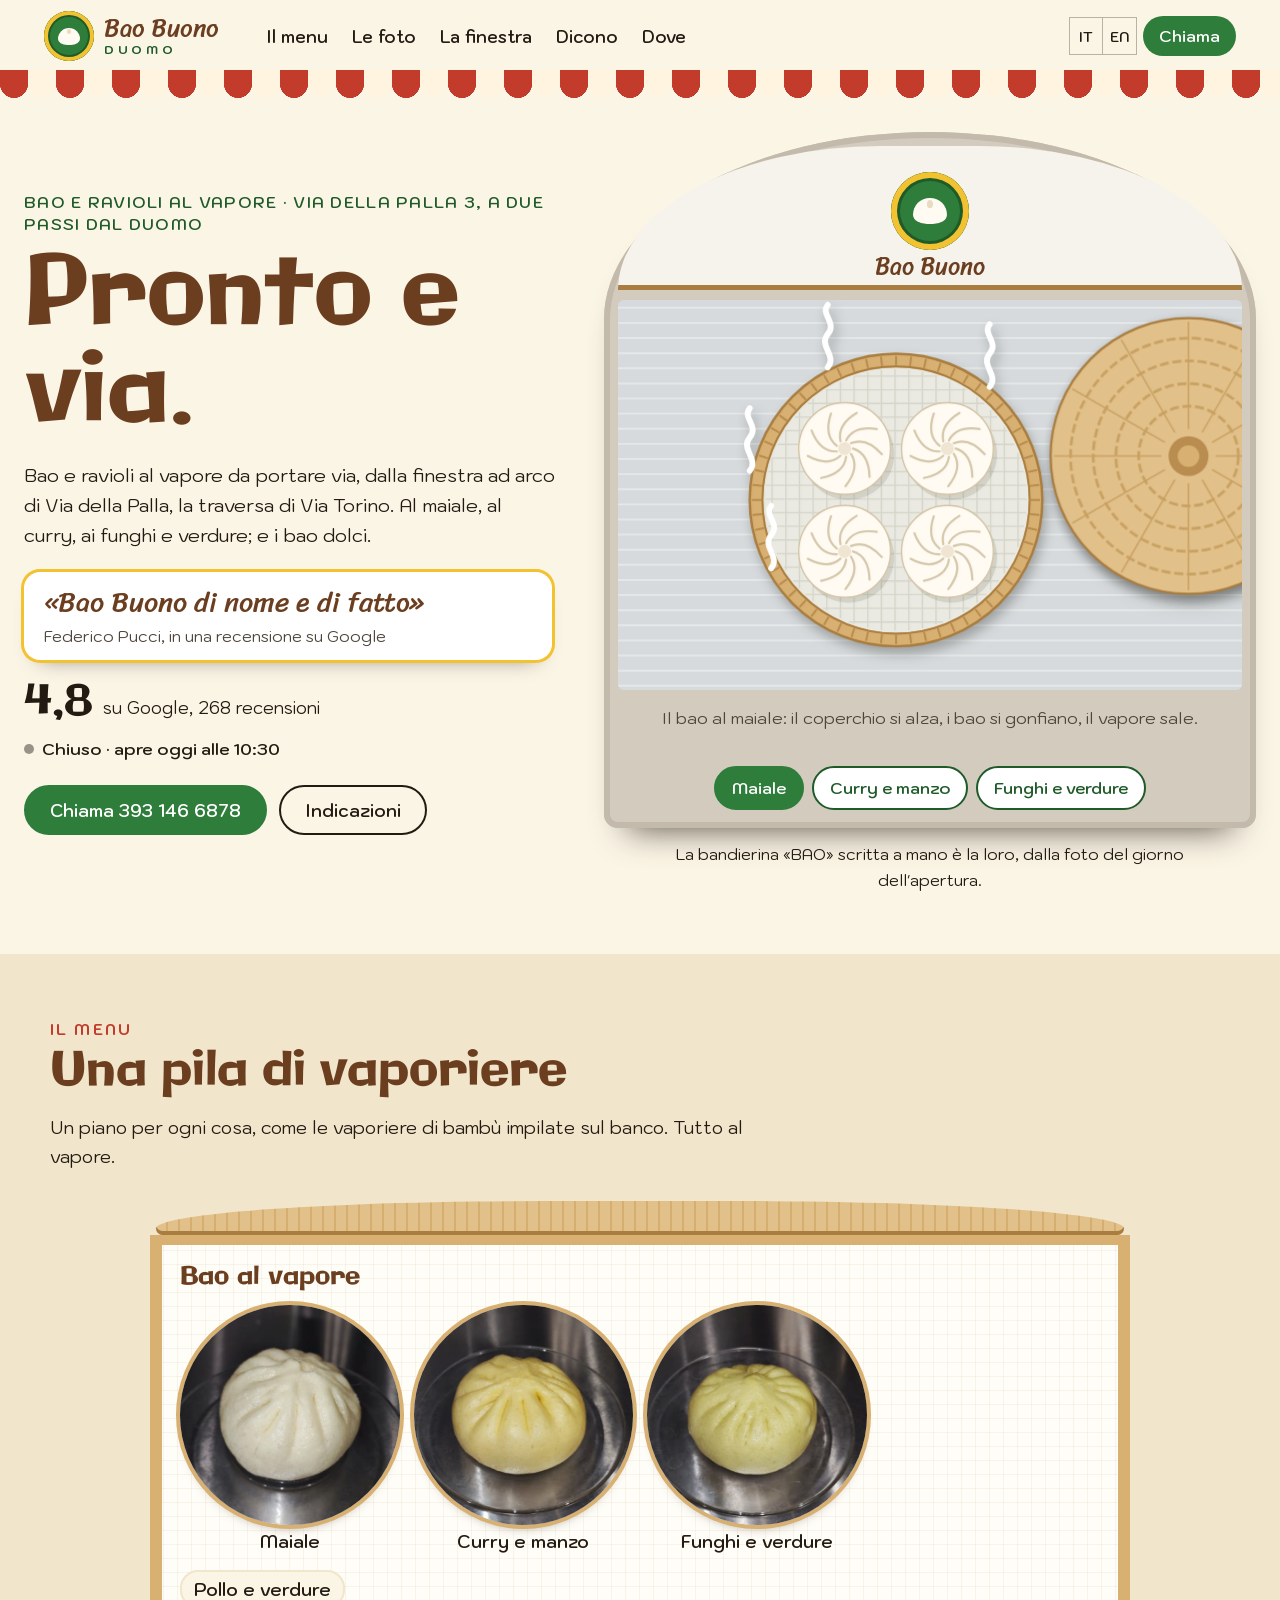
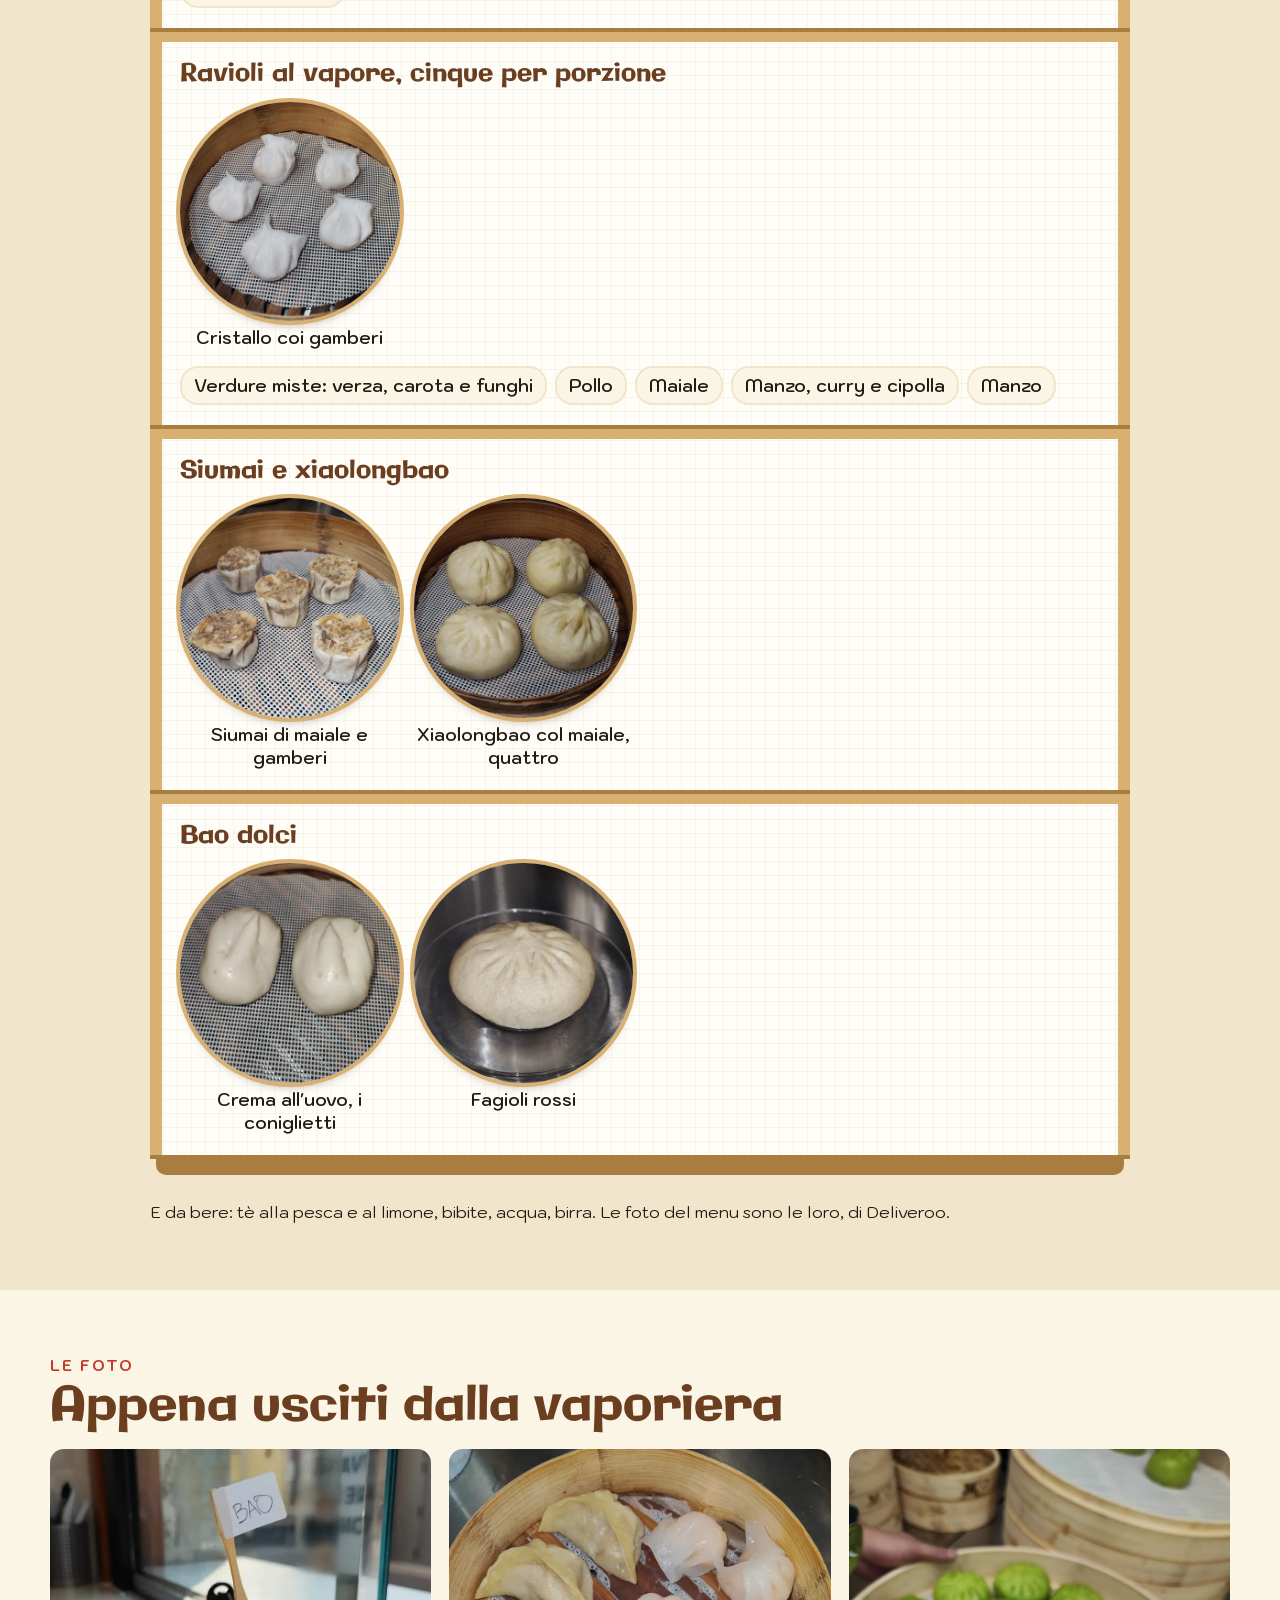
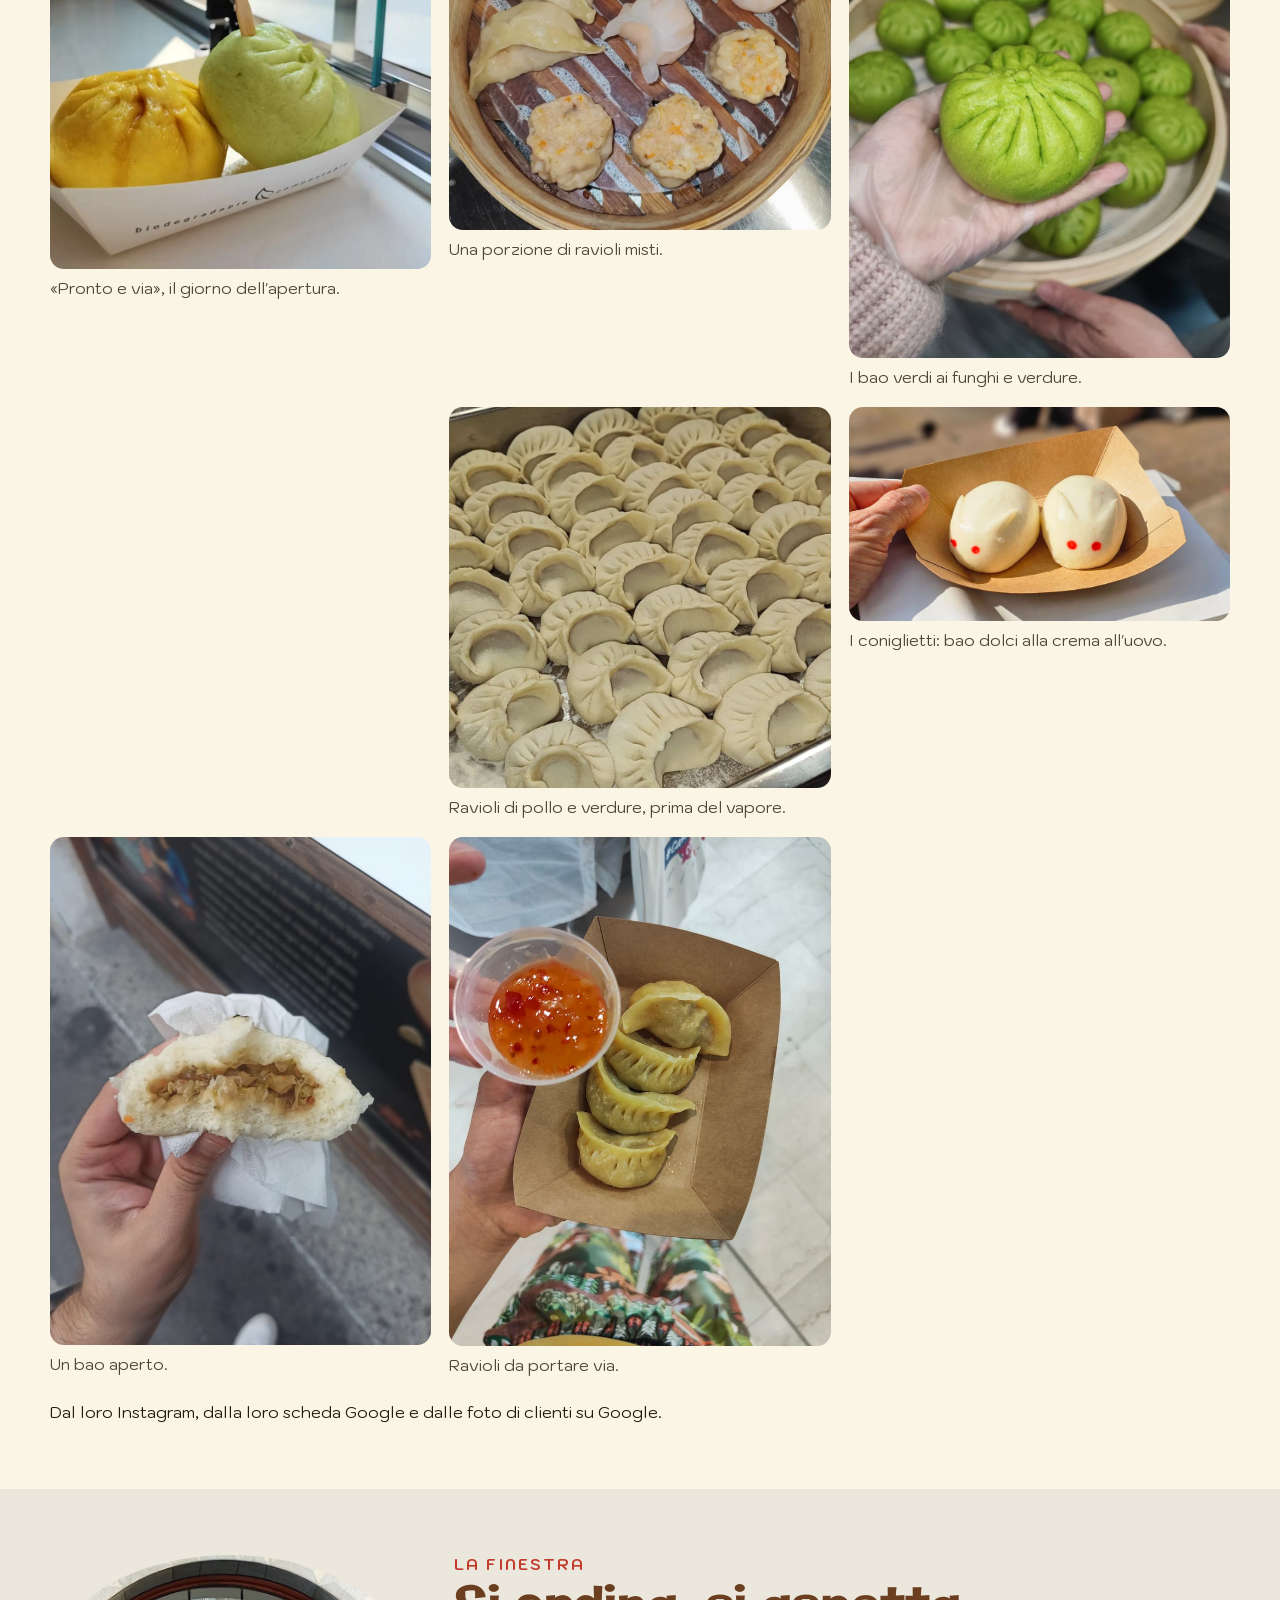
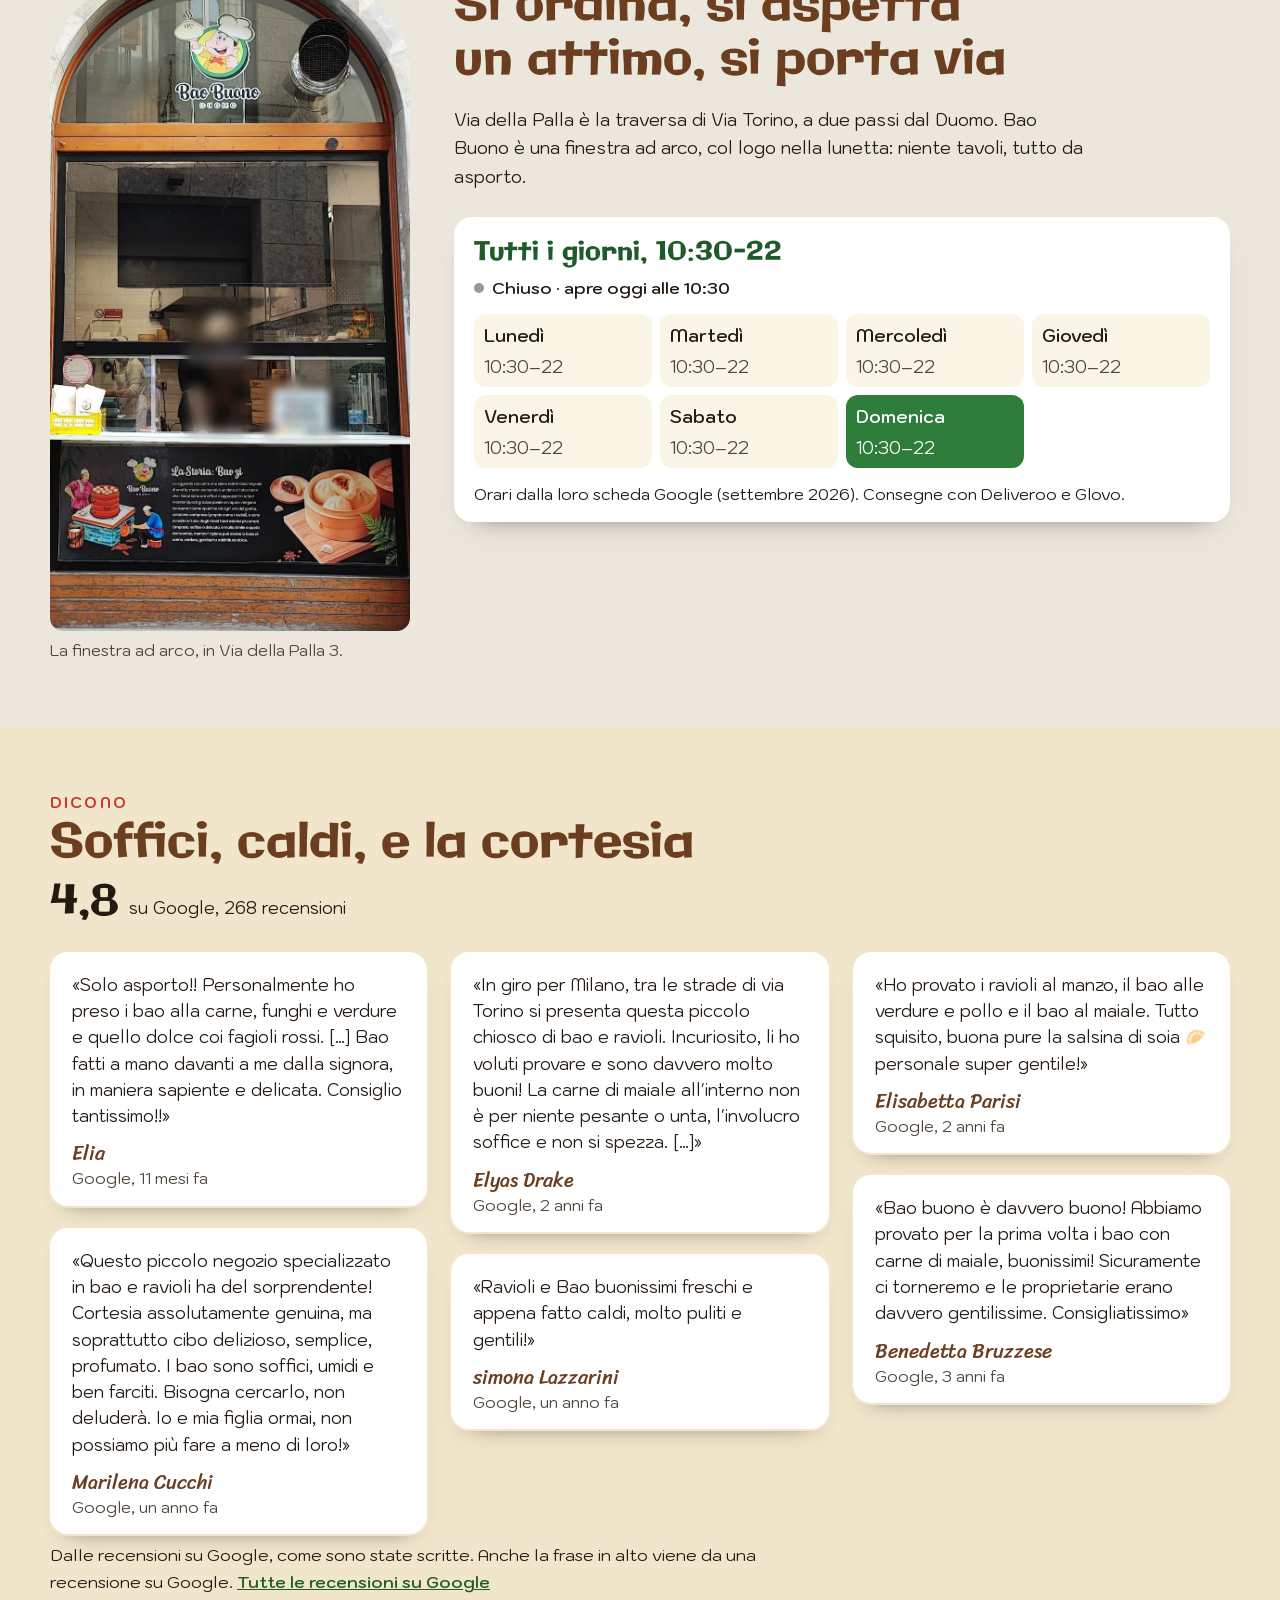
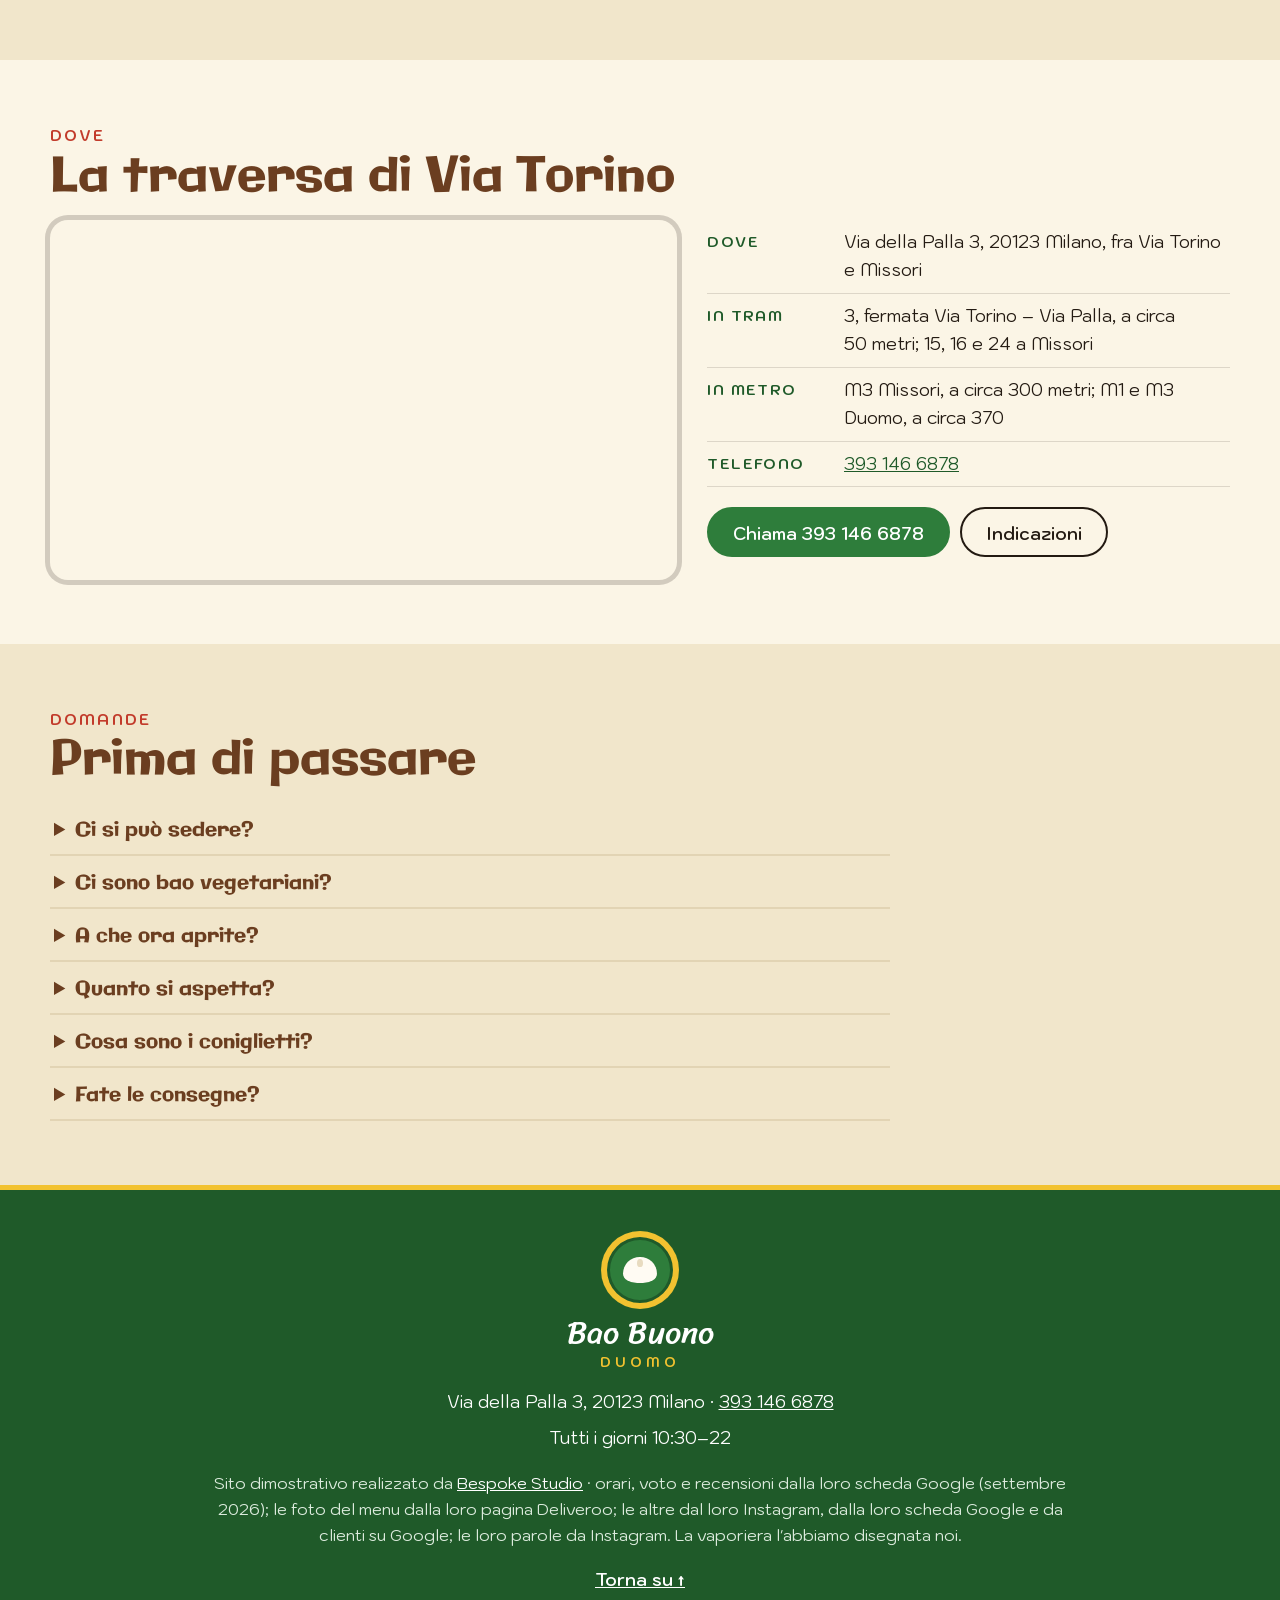
==== index.html @ c6c4ab0a "Bao Buono, Via della Palla 3 — la vaporiera Bao e ravioli al vapore da asporto, dalla finestra ad ar" ====
<!DOCTYPE html>
<html lang="it" class="no-js">
<head>
<meta charset="utf-8">
<meta name="viewport" content="width=device-width, initial-scale=1">
<script>(function(){var r=document.documentElement;r.classList.remove('no-js');
/* la firma: finché main.js non parte c'è la vaporiera chiusa; se il codice non arriva, dopo 2,5 s c'è quella aperta coi bao */
try{if(!matchMedia('(prefers-reduced-motion: reduce)').matches){r.classList.add('firma-attesa');window.__attesaVapore=setTimeout(function(){r.classList.remove('firma-attesa')},2500)}}catch(e){}})()</script>
<title>Bao Buono — Bao e ravioli al vapore in Via della Palla 3, Milano (Duomo)</title>
<meta name="description" content="Bao Buono, Via della Palla 3, Milano, la traversa di Via Torino a due passi dal Duomo: bao e ravioli al vapore da portare via, siumai, xiaolongbao, bao dolci. Tutti i giorni 10:30–22. Google 4,8 su 268. Tel. 393 146 6878.">
<link rel="canonical" href="https://rotenzark.github.io/bao-buono/">
<meta property="og:type" content="website">
<meta property="og:title" content="Bao Buono — Pronto e via.">
<meta property="og:description" content="Bao e ravioli al vapore dalla finestra ad arco di Via della Palla 3, a due passi dal Duomo.">
<meta property="og:image" content="https://rotenzark.github.io/bao-buono/img/og.jpg">
<meta property="og:url" content="https://rotenzark.github.io/bao-buono/">
<meta property="og:locale" content="it_IT">
<meta name="twitter:card" content="summary_large_image">
<meta name="theme-color" content="#2E7D3B">
<link rel="icon" href="img/favicon.svg" type="image/svg+xml">
<link rel="icon" href="img/favicon-32.png" sizes="32x32" type="image/png">
<link rel="apple-touch-icon" href="img/apple-touch-icon.png">
<link rel="preconnect" href="https://fonts.googleapis.com">
<link rel="preconnect" href="https://fonts.gstatic.com" crossorigin>
<link href="https://fonts.googleapis.com/css2?family=Galindo&amp;family=Sriracha&amp;family=Kodchasan:wght@400;500;600;700&amp;display=swap" rel="stylesheet">
<link rel="stylesheet" href="css/styles.css?v=1">
<script src="https://cdn.jsdelivr.net/npm/gsap@3.12.5/dist/gsap.min.js" defer></script>
<script src="https://cdn.jsdelivr.net/npm/gsap@3.12.5/dist/ScrollTrigger.min.js" defer></script>
<script src="js/main.js?v=1" defer></script>
<script type="application/ld+json">
{"@context":"https://schema.org","@type":"Restaurant","name":"Bao Buono","description":"Bao e ravioli al vapore da portare via in Via della Palla 3 a Milano, la traversa di Via Torino a due passi dal Duomo: siumai, xiaolongbao, bao dolci.","url":"https://rotenzark.github.io/bao-buono/","image":"https://rotenzark.github.io/bao-buono/img/og.jpg","telephone":"+39 393 146 6878","servesCuisine":["Cinese","Street food"],"address":{"@type":"PostalAddress","streetAddress":"Via della Palla 3","postalCode":"20123","addressLocality":"Milano","addressRegion":"MI","addressCountry":"IT"},"geo":{"@type":"GeoCoordinates","latitude":45.4613807,"longitude":9.1861068},"openingHoursSpecification":[{"@type":"OpeningHoursSpecification","dayOfWeek":["Monday","Tuesday","Wednesday","Thursday","Friday","Saturday","Sunday"],"opens":"10:30","closes":"22:00"}],"aggregateRating":{"@type":"AggregateRating","ratingValue":"4.8","reviewCount":"268","bestRating":"5"}}
</script>
<script type="application/ld+json">
{"@context":"https://schema.org","@type":"FAQPage","mainEntity":[
{"@type":"Question","name":"Ci si può sedere?","acceptedAnswer":{"@type":"Answer","text":"No: è solo asporto, si ordina e si ritira alla finestra."}},
{"@type":"Question","name":"Ci sono bao vegetariani?","acceptedAnswer":{"@type":"Answer","text":"Sì: il bao ai funghi e verdure, i ravioli di verdure miste e i due bao dolci."}},
{"@type":"Question","name":"A che ora aprite?","acceptedAnswer":{"@type":"Answer","text":"Tutti i giorni dalle 10:30 alle 22."}},
{"@type":"Question","name":"Quanto si aspetta?","acceptedAnswer":{"@type":"Answer","text":"Di solito pochi minuti; nelle ore di punta c'è un po' di fila."}},
{"@type":"Question","name":"Cosa sono i coniglietti?","acceptedAnswer":{"@type":"Answer","text":"I bao dolci alla crema all'uovo, a forma di coniglietto."}},
{"@type":"Question","name":"Fate le consegne?","acceptedAnswer":{"@type":"Answer","text":"Sì, con Deliveroo e Glovo."}}
]}
</script>
</head>
<body>

<a class="salta" href="#contenuto" data-i18n="m.salta">Vai al contenuto</a>

<header class="testata" id="testata">
  <div class="testata__dentro">
    <a class="marchio" href="#inizio" aria-label="Bao Buono: torna all'inizio" data-i18n-aria="m.top">
      <span class="marchio__tondo" aria-hidden="true"><span class="marchio__bao"></span></span>
      <span class="marchio__testo" aria-hidden="true"><span class="marchio__nome">Bao Buono</span><span class="marchio__duomo">DUOMO</span></span>
    </a>
    <nav id="mainNav" class="voci" aria-label="Le sezioni" data-i18n-aria="m.nav">
      <a href="#pila" data-i18n="n.pila">Il menu</a>
      <a href="#vaporiera" data-i18n="n.foto">Le foto</a>
      <a href="#finestra" data-i18n="n.finestra">La finestra</a>
      <a href="#dicono" data-i18n="n.dicono">Dicono</a>
      <a href="#dove" data-i18n="n.dove">Dove</a>
    </nav>
    <div class="testata__azioni">
      <div class="lingue" role="group" aria-label="Lingua" data-i18n-aria="m.lingua">
        <button type="button" data-lang="it" aria-pressed="true">IT</button>
        <button type="button" data-lang="en" aria-pressed="false">EN</button>
      </div>
      <a class="chiama" href="tel:+393931466878"><span data-i18n="t.chiama">Chiama</span></a>
      <button id="burger" class="burger" type="button" aria-expanded="false" aria-controls="menuMobile" aria-label="Apri il menu" data-i18n-aria="m.menu"><span></span><span></span><span></span></button>
    </div>
  </div>
  <div class="tendina" aria-hidden="true"></div>
</header>

<nav id="menuMobile" class="menu-mobile" hidden aria-label="Le sezioni" data-i18n-aria="m.nav">
  <a href="#pila" data-i18n="n.pila">Il menu</a>
  <a href="#vaporiera" data-i18n="n.foto">Le foto</a>
  <a href="#finestra" data-i18n="n.finestra">La finestra</a>
  <a href="#dicono" data-i18n="n.dicono">Dicono</a>
  <a href="#dove" data-i18n="n.dove">Dove</a>
  <a href="#domande" data-i18n="n.domande">Domande</a>
  <a class="menu-mobile__tel" href="tel:+393931466878"><span data-i18n="t.chiama">Chiama</span> <span class="intero">393 146 6878</span></a>
</nav>

<main id="contenuto">

  <!-- ══════ L'APERTURA ══════ -->
  <section id="inizio" class="apertura" aria-labelledby="titolo">
    <div class="apertura__testo">
      <p class="apertura__sopra" data-i18n="h.sopra">Bao e ravioli al vapore · Via della Palla 3, a due passi dal Duomo</p>
      <h1 id="titolo" class="titolo" data-i18n="h.titolo">Pronto e via.</h1>
      <p class="apertura__frase" data-i18n="h.testo">Bao e ravioli al vapore da portare via, dalla finestra ad arco di Via della Palla, la traversa di Via Torino. Al maiale, al curry, ai funghi e verdure; e i bao dolci.</p>
      <blockquote class="citazione">
        <p>«Bao Buono di nome e di fatto»</p>
        <footer data-i18n="h.chi">Federico Pucci, in una recensione su Google</footer>
      </blockquote>
      <p class="voto"><b class="voto__n">4,8</b> <span class="voto__su" data-i18n="h.google">su Google, 268 recensioni</span></p>
      <p class="stato" id="orarioStato">Aperto tutti i giorni</p>
      <div class="apertura__azioni">
        <a class="bottone bottone--pieno" href="tel:+393931466878"><span data-i18n="t.chiama">Chiama</span>&nbsp;<span class="intero">393 146 6878</span></a>
        <a class="bottone bottone--vuoto" href="https://www.google.com/maps/dir/?api=1&amp;destination=Bao+Buono%2C+Via+della+Palla+3%2C+20123+Milano" target="_blank" rel="noopener" data-i18n="t.indicazioni">Indicazioni</a>
      </div>
    </div>
    <div class="apertura__firma">
      <div class="arco">
        <p class="arco__lunetta" aria-hidden="true"><span class="marchio__tondo marchio__tondo--grande"><span class="marchio__bao"></span></span><span class="arco__nome">Bao Buono</span></p>
        <figure class="cucina" id="vapore-firma" data-modo="0" data-firma="fatta">
<!--VAPORE--><svg class="vapore__svg" id="vaporeSvg" viewBox="0 0 640 400" role="img" aria-labelledby="vaporeTitolo vaporeDesc">
        <title id="vaporeTitolo" data-i18n="p.titolo">La vaporiera</title>
        <desc id="vaporeDesc" data-i18n="p.desc">Vista dall'alto sul banco d'acciaio: il vapore scappa dal coperchio di bambù; il coperchio si alza e scivola via; dentro, sulla retina bianca, quattro bao si gonfiano con le pieghe a spirale in cima; il vapore sale e per ultima si pianta la bandierina «BAO» scritta a mano. Tre modi: maiale, curry e manzo, funghi e verdure.</desc>
        <rect class="banco" x="0" y="0" width="640" height="400"/>
        <path class="banco__spazzolato" d="M0 8 H640 M0 23.5 H640 M0 39 H640 M0 54.5 H640 M0 70 H640 M0 85.5 H640 M0 101 H640 M0 116.5 H640 M0 132 H640 M0 147.5 H640 M0 163 H640 M0 178.5 H640 M0 194 H640 M0 209.5 H640 M0 225 H640 M0 240.5 H640 M0 256 H640 M0 271.5 H640 M0 287 H640 M0 302.5 H640 M0 318 H640 M0 333.5 H640 M0 349 H640 M0 364.5 H640 M0 380 H640 M0 395.5 H640"/>
        <g class="servito" transform="translate(0 0)">
          <g class="modo modo--maiale" data-m="0">
            <circle class="vaporiera__bordo" cx="285" cy="205" r="150"/><path class="vaporiera__trama" d="M424 205 L432 205 M423.2 219.5 L431.2 220.4 M421 233.9 L428.8 235.6 M417.2 248 L424.8 250.4 M412 261.5 L419.3 264.8 M405.4 274.5 L412.3 278.5 M397.5 286.7 L403.9 291.4 M388.3 298 L394.2 303.4 M378 308.3 L383.4 314.2 M366.7 317.5 L371.4 323.9 M354.5 325.4 L358.5 332.3 M341.5 332 L344.8 339.3 M328 337.2 L330.4 344.8 M313.9 341 L315.6 348.8 M299.5 343.2 L300.4 351.2 M285 344 L285 352 M270.5 343.2 L269.6 351.2 M256.1 341 L254.4 348.8 M242 337.2 L239.6 344.8 M228.5 332 L225.2 339.3 M215.5 325.4 L211.5 332.3 M203.3 317.5 L198.6 323.9 M192 308.3 L186.6 314.2 M181.7 298 L175.8 303.4 M172.5 286.7 L166.1 291.4 M164.6 274.5 L157.7 278.5 M158 261.5 L150.7 264.8 M152.8 248 L145.2 250.4 M149 233.9 L141.2 235.6 M146.8 219.5 L138.8 220.4 M146 205 L138 205 M146.8 190.5 L138.8 189.6 M149 176.1 L141.2 174.4 M152.8 162 L145.2 159.6 M158 148.5 L150.7 145.2 M164.6 135.5 L157.7 131.5 M172.5 123.3 L166.1 118.6 M181.7 112 L175.8 106.6 M192 101.7 L186.6 95.8 M203.3 92.5 L198.6 86.1 M215.5 84.6 L211.5 77.7 M228.5 78 L225.2 70.7 M242 72.8 L239.6 65.2 M256.1 69 L254.4 61.2 M270.5 66.8 L269.6 58.8 M285 66 L285 58 M299.5 66.8 L300.4 58.8 M313.9 69 L315.6 61.2 M328 72.8 L330.4 65.2 M341.5 78 L344.8 70.7 M354.5 84.6 L358.5 77.7 M366.7 92.5 L371.4 86.1 M378 101.7 L383.4 95.8 M388.3 112 L394.2 106.6 M397.5 123.3 L403.9 118.6 M405.4 135.5 L412.3 131.5 M412 148.5 L419.3 145.2 M417.2 162 L424.8 159.6 M421 176.1 L428.8 174.4 M423.2 190.5 L431.2 189.6"/><circle class="vaporiera__rete" cx="285" cy="205" r="136"/><path class="vaporiera__quadretti" d="M158 162.3 V247.7 M242.3 78 H327.7 M172 133 V277 M213 92 H357 M186 114.7 V295.3 M194.7 106 H375.3 M200 101.4 V308.6 M181.4 120 H388.6 M214 91.4 V318.6 M171.4 134 H398.6 M228 83.7 V326.3 M163.7 148 H406.3 M242 78.1 V331.9 M158.1 162 H411.9 M256 74.2 V335.8 M154.2 176 H415.8 M270 71.8 V338.2 M151.8 190 H418.2 M284 71 V339 M151 204 H419 M298 71.6 V338.4 M151.6 218 H418.4 M312 73.7 V336.3 M153.7 232 H416.3 M326 77.4 V332.6 M157.4 246 H412.6 M340 82.8 V327.2 M162.8 260 H407.2 M354 90.1 V319.9 M170.1 274 H399.9 M368 99.8 V310.2 M179.8 288 H390.2 M382 112.6 V297.4 M192.6 302 H377.4 M396 129.9 V280.1 M209.9 316 H360.1 M410 156.7 V253.3 M236.7 330 H333.3"/><circle class="vaporiera__anello" cx="285" cy="205" r="137"/>
            <g class="bao" data-m="0" transform="translate(285 205) scale(1) translate(-285 -205)"><circle class="bao__ombra" cx="233" cy="155" r="50"/><circle class="bao__pasta" cx="229" cy="149" r="50"/><path class="bao__luce" d="M191 143 A40 40 0 0 1 223 111 A44 44 0 0 0 191 143 Z"/><path class="bao__pieghe" d="M238 149 Q255.5 154.4 256.1 179.8 M235.9 154.8 Q245.8 170.1 229.9 190 M230.6 157.9 Q228.3 176 203.4 181 M224.5 156.8 Q211.1 169.2 188.8 157 M220.5 152.1 Q202.3 153 193 129.3 M220.5 145.9 Q206 134.9 214.1 110.8 M224.5 141.2 Q220.4 123.4 242.1 110.2 M230.6 140.1 Q238.9 123.9 264 127.7 M235.9 143.2 Q252.7 136.1 269.5 155.2"/><circle class="bao__nodo" cx="229" cy="149" r="7"/><circle class="bao__ombra" cx="345" cy="155" r="50"/><circle class="bao__pasta" cx="341" cy="149" r="50"/><path class="bao__luce" d="M303 143 A40 40 0 0 1 335 111 A44 44 0 0 0 303 143 Z"/><path class="bao__pieghe" d="M350 149 Q367.5 154.4 368.1 179.8 M347.9 154.8 Q357.8 170.1 341.9 190 M342.6 157.9 Q340.3 176 315.4 181 M336.5 156.8 Q323.1 169.2 300.8 157 M332.5 152.1 Q314.3 153 305 129.3 M332.5 145.9 Q318 134.9 326.1 110.8 M336.5 141.2 Q332.4 123.4 354.1 110.2 M342.6 140.1 Q350.9 123.9 376 127.7 M347.9 143.2 Q364.7 136.1 381.5 155.2"/><circle class="bao__nodo" cx="341" cy="149" r="7"/><circle class="bao__ombra" cx="233" cy="267" r="50"/><circle class="bao__pasta" cx="229" cy="261" r="50"/><path class="bao__luce" d="M191 255 A40 40 0 0 1 223 223 A44 44 0 0 0 191 255 Z"/><path class="bao__pieghe" d="M238 261 Q255.5 266.4 256.1 291.8 M235.9 266.8 Q245.8 282.1 229.9 302 M230.6 269.9 Q228.3 288 203.4 293 M224.5 268.8 Q211.1 281.2 188.8 269 M220.5 264.1 Q202.3 265 193 241.3 M220.5 257.9 Q206 246.9 214.1 222.8 M224.5 253.2 Q220.4 235.4 242.1 222.2 M230.6 252.1 Q238.9 235.9 264 239.7 M235.9 255.2 Q252.7 248.1 269.5 267.2"/><circle class="bao__nodo" cx="229" cy="261" r="7"/><circle class="bao__ombra" cx="345" cy="267" r="50"/><circle class="bao__pasta" cx="341" cy="261" r="50"/><path class="bao__luce" d="M303 255 A40 40 0 0 1 335 223 A44 44 0 0 0 303 255 Z"/><path class="bao__pieghe" d="M350 261 Q367.5 266.4 368.1 291.8 M347.9 266.8 Q357.8 282.1 341.9 302 M342.6 269.9 Q340.3 288 315.4 293 M336.5 268.8 Q323.1 281.2 300.8 269 M332.5 264.1 Q314.3 265 305 241.3 M332.5 257.9 Q318 246.9 326.1 222.8 M336.5 253.2 Q332.4 235.4 354.1 222.2 M342.6 252.1 Q350.9 235.9 376 239.7 M347.9 255.2 Q364.7 248.1 381.5 267.2"/><circle class="bao__nodo" cx="341" cy="261" r="7"/></g>
            <g class="vapore" data-m="0" transform="translate(0 -22)" opacity="0.55"><path d="M221 123 c10 -12 -10 -22 0 -34 c10 -12 -8 -20 0 -30"/><path d="M241 129 c10 -12 -10 -22 0 -34 c10 -12 -8 -20 0 -30"/><path d="M333 123 c10 -12 -10 -22 0 -34 c10 -12 -8 -20 0 -30"/><path d="M353 129 c10 -12 -10 -22 0 -34 c10 -12 -8 -20 0 -30"/><path d="M221 235 c10 -12 -10 -22 0 -34 c10 -12 -8 -20 0 -30"/><path d="M241 241 c10 -12 -10 -22 0 -34 c10 -12 -8 -20 0 -30"/><path d="M333 235 c10 -12 -10 -22 0 -34 c10 -12 -8 -20 0 -30"/><path d="M353 241 c10 -12 -10 -22 0 -34 c10 -12 -8 -20 0 -30"/></g>
            <g class="bandierina" data-m="0" transform="rotate(0 351 139)" opacity="1"><path class="bandierina__asta" d="M351 139 L379 77"/><g transform="rotate(-8 379 77)"><rect class="bandierina__carta" x="379" y="75" width="50" height="28" rx="3"/><text class="bandierina__scritta" x="404" y="96" text-anchor="middle">BAO</text></g></g>
            <g class="coperchio" data-m="0" transform="translate(300 -40) translate(285 205) scale(0.92) translate(-285 -205)"><circle class="coperchio__fondo" cx="285" cy="205" r="152"/><circle class="coperchio__anello" cx="285" cy="205" r="130"/><circle class="coperchio__anello" cx="285" cy="205" r="105"/><circle class="coperchio__anello" cx="285" cy="205" r="80"/><circle class="coperchio__anello" cx="285" cy="205" r="55"/><path class="coperchio__raggi" d="M315 205 L433 205 M311 220 L413.2 279 M300 231 L359 333.2 M285 235 L285 353 M270 231 L211 333.2 M259 220 L156.8 279 M255 205 L137 205 M259 190 L156.8 131 M270 179 L211 76.8 M285 175 L285 57 M300 179 L359 76.8 M311 190 L413.2 131"/><circle class="coperchio__pomolo" cx="285" cy="205" r="22"/><circle class="coperchio__pomolo-luce" cx="285" cy="205" r="12"/></g>
            <g class="sfiato" data-m="0" opacity="0"><path d="M135 175 c10 -12 -10 -22 0 -34 c10 -12 -8 -20 0 -30"/><path d="M215 69 c10 -12 -10 -22 0 -34 c10 -12 -8 -20 0 -30"/><path d="M381 89 c10 -12 -10 -22 0 -34 c10 -12 -8 -20 0 -30"/><path d="M157 275 c10 -12 -10 -22 0 -34 c10 -12 -8 -20 0 -30"/></g>
          </g>
          <g class="modo modo--curry" data-m="1">
            <circle class="vaporiera__bordo" cx="285" cy="205" r="150"/><path class="vaporiera__trama" d="M424 205 L432 205 M423.2 219.5 L431.2 220.4 M421 233.9 L428.8 235.6 M417.2 248 L424.8 250.4 M412 261.5 L419.3 264.8 M405.4 274.5 L412.3 278.5 M397.5 286.7 L403.9 291.4 M388.3 298 L394.2 303.4 M378 308.3 L383.4 314.2 M366.7 317.5 L371.4 323.9 M354.5 325.4 L358.5 332.3 M341.5 332 L344.8 339.3 M328 337.2 L330.4 344.8 M313.9 341 L315.6 348.8 M299.5 343.2 L300.4 351.2 M285 344 L285 352 M270.5 343.2 L269.6 351.2 M256.1 341 L254.4 348.8 M242 337.2 L239.6 344.8 M228.5 332 L225.2 339.3 M215.5 325.4 L211.5 332.3 M203.3 317.5 L198.6 323.9 M192 308.3 L186.6 314.2 M181.7 298 L175.8 303.4 M172.5 286.7 L166.1 291.4 M164.6 274.5 L157.7 278.5 M158 261.5 L150.7 264.8 M152.8 248 L145.2 250.4 M149 233.9 L141.2 235.6 M146.8 219.5 L138.8 220.4 M146 205 L138 205 M146.8 190.5 L138.8 189.6 M149 176.1 L141.2 174.4 M152.8 162 L145.2 159.6 M158 148.5 L150.7 145.2 M164.6 135.5 L157.7 131.5 M172.5 123.3 L166.1 118.6 M181.7 112 L175.8 106.6 M192 101.7 L186.6 95.8 M203.3 92.5 L198.6 86.1 M215.5 84.6 L211.5 77.7 M228.5 78 L225.2 70.7 M242 72.8 L239.6 65.2 M256.1 69 L254.4 61.2 M270.5 66.8 L269.6 58.8 M285 66 L285 58 M299.5 66.8 L300.4 58.8 M313.9 69 L315.6 61.2 M328 72.8 L330.4 65.2 M341.5 78 L344.8 70.7 M354.5 84.6 L358.5 77.7 M366.7 92.5 L371.4 86.1 M378 101.7 L383.4 95.8 M388.3 112 L394.2 106.6 M397.5 123.3 L403.9 118.6 M405.4 135.5 L412.3 131.5 M412 148.5 L419.3 145.2 M417.2 162 L424.8 159.6 M421 176.1 L428.8 174.4 M423.2 190.5 L431.2 189.6"/><circle class="vaporiera__rete" cx="285" cy="205" r="136"/><path class="vaporiera__quadretti" d="M158 162.3 V247.7 M242.3 78 H327.7 M172 133 V277 M213 92 H357 M186 114.7 V295.3 M194.7 106 H375.3 M200 101.4 V308.6 M181.4 120 H388.6 M214 91.4 V318.6 M171.4 134 H398.6 M228 83.7 V326.3 M163.7 148 H406.3 M242 78.1 V331.9 M158.1 162 H411.9 M256 74.2 V335.8 M154.2 176 H415.8 M270 71.8 V338.2 M151.8 190 H418.2 M284 71 V339 M151 204 H419 M298 71.6 V338.4 M151.6 218 H418.4 M312 73.7 V336.3 M153.7 232 H416.3 M326 77.4 V332.6 M157.4 246 H412.6 M340 82.8 V327.2 M162.8 260 H407.2 M354 90.1 V319.9 M170.1 274 H399.9 M368 99.8 V310.2 M179.8 288 H390.2 M382 112.6 V297.4 M192.6 302 H377.4 M396 129.9 V280.1 M209.9 316 H360.1 M410 156.7 V253.3 M236.7 330 H333.3"/><circle class="vaporiera__anello" cx="285" cy="205" r="137"/>
            <g class="bao" data-m="1" transform="translate(285 205) scale(1) translate(-285 -205)"><circle class="bao__ombra" cx="233" cy="155" r="50"/><circle class="bao__pasta" cx="229" cy="149" r="50"/><path class="bao__luce" d="M191 143 A40 40 0 0 1 223 111 A44 44 0 0 0 191 143 Z"/><path class="bao__pieghe" d="M238 149 Q255.5 154.4 256.1 179.8 M235.9 154.8 Q245.8 170.1 229.9 190 M230.6 157.9 Q228.3 176 203.4 181 M224.5 156.8 Q211.1 169.2 188.8 157 M220.5 152.1 Q202.3 153 193 129.3 M220.5 145.9 Q206 134.9 214.1 110.8 M224.5 141.2 Q220.4 123.4 242.1 110.2 M230.6 140.1 Q238.9 123.9 264 127.7 M235.9 143.2 Q252.7 136.1 269.5 155.2"/><circle class="bao__nodo" cx="229" cy="149" r="7"/><circle class="bao__ombra" cx="345" cy="155" r="50"/><circle class="bao__pasta" cx="341" cy="149" r="50"/><path class="bao__luce" d="M303 143 A40 40 0 0 1 335 111 A44 44 0 0 0 303 143 Z"/><path class="bao__pieghe" d="M350 149 Q367.5 154.4 368.1 179.8 M347.9 154.8 Q357.8 170.1 341.9 190 M342.6 157.9 Q340.3 176 315.4 181 M336.5 156.8 Q323.1 169.2 300.8 157 M332.5 152.1 Q314.3 153 305 129.3 M332.5 145.9 Q318 134.9 326.1 110.8 M336.5 141.2 Q332.4 123.4 354.1 110.2 M342.6 140.1 Q350.9 123.9 376 127.7 M347.9 143.2 Q364.7 136.1 381.5 155.2"/><circle class="bao__nodo" cx="341" cy="149" r="7"/><circle class="bao__ombra" cx="233" cy="267" r="50"/><circle class="bao__pasta" cx="229" cy="261" r="50"/><path class="bao__luce" d="M191 255 A40 40 0 0 1 223 223 A44 44 0 0 0 191 255 Z"/><path class="bao__pieghe" d="M238 261 Q255.5 266.4 256.1 291.8 M235.9 266.8 Q245.8 282.1 229.9 302 M230.6 269.9 Q228.3 288 203.4 293 M224.5 268.8 Q211.1 281.2 188.8 269 M220.5 264.1 Q202.3 265 193 241.3 M220.5 257.9 Q206 246.9 214.1 222.8 M224.5 253.2 Q220.4 235.4 242.1 222.2 M230.6 252.1 Q238.9 235.9 264 239.7 M235.9 255.2 Q252.7 248.1 269.5 267.2"/><circle class="bao__nodo" cx="229" cy="261" r="7"/><circle class="bao__ombra" cx="345" cy="267" r="50"/><circle class="bao__pasta" cx="341" cy="261" r="50"/><path class="bao__luce" d="M303 255 A40 40 0 0 1 335 223 A44 44 0 0 0 303 255 Z"/><path class="bao__pieghe" d="M350 261 Q367.5 266.4 368.1 291.8 M347.9 266.8 Q357.8 282.1 341.9 302 M342.6 269.9 Q340.3 288 315.4 293 M336.5 268.8 Q323.1 281.2 300.8 269 M332.5 264.1 Q314.3 265 305 241.3 M332.5 257.9 Q318 246.9 326.1 222.8 M336.5 253.2 Q332.4 235.4 354.1 222.2 M342.6 252.1 Q350.9 235.9 376 239.7 M347.9 255.2 Q364.7 248.1 381.5 267.2"/><circle class="bao__nodo" cx="341" cy="261" r="7"/></g>
            <g class="vapore" data-m="1" transform="translate(0 -22)" opacity="0.55"><path d="M221 123 c10 -12 -10 -22 0 -34 c10 -12 -8 -20 0 -30"/><path d="M241 129 c10 -12 -10 -22 0 -34 c10 -12 -8 -20 0 -30"/><path d="M333 123 c10 -12 -10 -22 0 -34 c10 -12 -8 -20 0 -30"/><path d="M353 129 c10 -12 -10 -22 0 -34 c10 -12 -8 -20 0 -30"/><path d="M221 235 c10 -12 -10 -22 0 -34 c10 -12 -8 -20 0 -30"/><path d="M241 241 c10 -12 -10 -22 0 -34 c10 -12 -8 -20 0 -30"/><path d="M333 235 c10 -12 -10 -22 0 -34 c10 -12 -8 -20 0 -30"/><path d="M353 241 c10 -12 -10 -22 0 -34 c10 -12 -8 -20 0 -30"/></g>
            <g class="bandierina" data-m="1" transform="rotate(0 351 139)" opacity="1"><path class="bandierina__asta" d="M351 139 L379 77"/><g transform="rotate(-8 379 77)"><rect class="bandierina__carta" x="379" y="75" width="50" height="28" rx="3"/><text class="bandierina__scritta" x="404" y="96" text-anchor="middle">BAO</text></g></g>
            <g class="coperchio" data-m="1" transform="translate(300 -40) translate(285 205) scale(0.92) translate(-285 -205)"><circle class="coperchio__fondo" cx="285" cy="205" r="152"/><circle class="coperchio__anello" cx="285" cy="205" r="130"/><circle class="coperchio__anello" cx="285" cy="205" r="105"/><circle class="coperchio__anello" cx="285" cy="205" r="80"/><circle class="coperchio__anello" cx="285" cy="205" r="55"/><path class="coperchio__raggi" d="M315 205 L433 205 M311 220 L413.2 279 M300 231 L359 333.2 M285 235 L285 353 M270 231 L211 333.2 M259 220 L156.8 279 M255 205 L137 205 M259 190 L156.8 131 M270 179 L211 76.8 M285 175 L285 57 M300 179 L359 76.8 M311 190 L413.2 131"/><circle class="coperchio__pomolo" cx="285" cy="205" r="22"/><circle class="coperchio__pomolo-luce" cx="285" cy="205" r="12"/></g>
            <g class="sfiato" data-m="1" opacity="0"><path d="M135 175 c10 -12 -10 -22 0 -34 c10 -12 -8 -20 0 -30"/><path d="M215 69 c10 -12 -10 -22 0 -34 c10 -12 -8 -20 0 -30"/><path d="M381 89 c10 -12 -10 -22 0 -34 c10 -12 -8 -20 0 -30"/><path d="M157 275 c10 -12 -10 -22 0 -34 c10 -12 -8 -20 0 -30"/></g>
          </g>
          <g class="modo modo--verdure" data-m="2">
            <circle class="vaporiera__bordo" cx="285" cy="205" r="150"/><path class="vaporiera__trama" d="M424 205 L432 205 M423.2 219.5 L431.2 220.4 M421 233.9 L428.8 235.6 M417.2 248 L424.8 250.4 M412 261.5 L419.3 264.8 M405.4 274.5 L412.3 278.5 M397.5 286.7 L403.9 291.4 M388.3 298 L394.2 303.4 M378 308.3 L383.4 314.2 M366.7 317.5 L371.4 323.9 M354.5 325.4 L358.5 332.3 M341.5 332 L344.8 339.3 M328 337.2 L330.4 344.8 M313.9 341 L315.6 348.8 M299.5 343.2 L300.4 351.2 M285 344 L285 352 M270.5 343.2 L269.6 351.2 M256.1 341 L254.4 348.8 M242 337.2 L239.6 344.8 M228.5 332 L225.2 339.3 M215.5 325.4 L211.5 332.3 M203.3 317.5 L198.6 323.9 M192 308.3 L186.6 314.2 M181.7 298 L175.8 303.4 M172.5 286.7 L166.1 291.4 M164.6 274.5 L157.7 278.5 M158 261.5 L150.7 264.8 M152.8 248 L145.2 250.4 M149 233.9 L141.2 235.6 M146.8 219.5 L138.8 220.4 M146 205 L138 205 M146.8 190.5 L138.8 189.6 M149 176.1 L141.2 174.4 M152.8 162 L145.2 159.6 M158 148.5 L150.7 145.2 M164.6 135.5 L157.7 131.5 M172.5 123.3 L166.1 118.6 M181.7 112 L175.8 106.6 M192 101.7 L186.6 95.8 M203.3 92.5 L198.6 86.1 M215.5 84.6 L211.5 77.7 M228.5 78 L225.2 70.7 M242 72.8 L239.6 65.2 M256.1 69 L254.4 61.2 M270.5 66.8 L269.6 58.8 M285 66 L285 58 M299.5 66.8 L300.4 58.8 M313.9 69 L315.6 61.2 M328 72.8 L330.4 65.2 M341.5 78 L344.8 70.7 M354.5 84.6 L358.5 77.7 M366.7 92.5 L371.4 86.1 M378 101.7 L383.4 95.8 M388.3 112 L394.2 106.6 M397.5 123.3 L403.9 118.6 M405.4 135.5 L412.3 131.5 M412 148.5 L419.3 145.2 M417.2 162 L424.8 159.6 M421 176.1 L428.8 174.4 M423.2 190.5 L431.2 189.6"/><circle class="vaporiera__rete" cx="285" cy="205" r="136"/><path class="vaporiera__quadretti" d="M158 162.3 V247.7 M242.3 78 H327.7 M172 133 V277 M213 92 H357 M186 114.7 V295.3 M194.7 106 H375.3 M200 101.4 V308.6 M181.4 120 H388.6 M214 91.4 V318.6 M171.4 134 H398.6 M228 83.7 V326.3 M163.7 148 H406.3 M242 78.1 V331.9 M158.1 162 H411.9 M256 74.2 V335.8 M154.2 176 H415.8 M270 71.8 V338.2 M151.8 190 H418.2 M284 71 V339 M151 204 H419 M298 71.6 V338.4 M151.6 218 H418.4 M312 73.7 V336.3 M153.7 232 H416.3 M326 77.4 V332.6 M157.4 246 H412.6 M340 82.8 V327.2 M162.8 260 H407.2 M354 90.1 V319.9 M170.1 274 H399.9 M368 99.8 V310.2 M179.8 288 H390.2 M382 112.6 V297.4 M192.6 302 H377.4 M396 129.9 V280.1 M209.9 316 H360.1 M410 156.7 V253.3 M236.7 330 H333.3"/><circle class="vaporiera__anello" cx="285" cy="205" r="137"/>
            <g class="bao" data-m="2" transform="translate(285 205) scale(1) translate(-285 -205)"><circle class="bao__ombra" cx="233" cy="155" r="50"/><circle class="bao__pasta" cx="229" cy="149" r="50"/><path class="bao__luce" d="M191 143 A40 40 0 0 1 223 111 A44 44 0 0 0 191 143 Z"/><path class="bao__pieghe" d="M238 149 Q255.5 154.4 256.1 179.8 M235.9 154.8 Q245.8 170.1 229.9 190 M230.6 157.9 Q228.3 176 203.4 181 M224.5 156.8 Q211.1 169.2 188.8 157 M220.5 152.1 Q202.3 153 193 129.3 M220.5 145.9 Q206 134.9 214.1 110.8 M224.5 141.2 Q220.4 123.4 242.1 110.2 M230.6 140.1 Q238.9 123.9 264 127.7 M235.9 143.2 Q252.7 136.1 269.5 155.2"/><circle class="bao__nodo" cx="229" cy="149" r="7"/><circle class="bao__ombra" cx="345" cy="155" r="50"/><circle class="bao__pasta" cx="341" cy="149" r="50"/><path class="bao__luce" d="M303 143 A40 40 0 0 1 335 111 A44 44 0 0 0 303 143 Z"/><path class="bao__pieghe" d="M350 149 Q367.5 154.4 368.1 179.8 M347.9 154.8 Q357.8 170.1 341.9 190 M342.6 157.9 Q340.3 176 315.4 181 M336.5 156.8 Q323.1 169.2 300.8 157 M332.5 152.1 Q314.3 153 305 129.3 M332.5 145.9 Q318 134.9 326.1 110.8 M336.5 141.2 Q332.4 123.4 354.1 110.2 M342.6 140.1 Q350.9 123.9 376 127.7 M347.9 143.2 Q364.7 136.1 381.5 155.2"/><circle class="bao__nodo" cx="341" cy="149" r="7"/><circle class="bao__ombra" cx="233" cy="267" r="50"/><circle class="bao__pasta" cx="229" cy="261" r="50"/><path class="bao__luce" d="M191 255 A40 40 0 0 1 223 223 A44 44 0 0 0 191 255 Z"/><path class="bao__pieghe" d="M238 261 Q255.5 266.4 256.1 291.8 M235.9 266.8 Q245.8 282.1 229.9 302 M230.6 269.9 Q228.3 288 203.4 293 M224.5 268.8 Q211.1 281.2 188.8 269 M220.5 264.1 Q202.3 265 193 241.3 M220.5 257.9 Q206 246.9 214.1 222.8 M224.5 253.2 Q220.4 235.4 242.1 222.2 M230.6 252.1 Q238.9 235.9 264 239.7 M235.9 255.2 Q252.7 248.1 269.5 267.2"/><circle class="bao__nodo" cx="229" cy="261" r="7"/><circle class="bao__ombra" cx="345" cy="267" r="50"/><circle class="bao__pasta" cx="341" cy="261" r="50"/><path class="bao__luce" d="M303 255 A40 40 0 0 1 335 223 A44 44 0 0 0 303 255 Z"/><path class="bao__pieghe" d="M350 261 Q367.5 266.4 368.1 291.8 M347.9 266.8 Q357.8 282.1 341.9 302 M342.6 269.9 Q340.3 288 315.4 293 M336.5 268.8 Q323.1 281.2 300.8 269 M332.5 264.1 Q314.3 265 305 241.3 M332.5 257.9 Q318 246.9 326.1 222.8 M336.5 253.2 Q332.4 235.4 354.1 222.2 M342.6 252.1 Q350.9 235.9 376 239.7 M347.9 255.2 Q364.7 248.1 381.5 267.2"/><circle class="bao__nodo" cx="341" cy="261" r="7"/></g>
            <g class="vapore" data-m="2" transform="translate(0 -22)" opacity="0.55"><path d="M221 123 c10 -12 -10 -22 0 -34 c10 -12 -8 -20 0 -30"/><path d="M241 129 c10 -12 -10 -22 0 -34 c10 -12 -8 -20 0 -30"/><path d="M333 123 c10 -12 -10 -22 0 -34 c10 -12 -8 -20 0 -30"/><path d="M353 129 c10 -12 -10 -22 0 -34 c10 -12 -8 -20 0 -30"/><path d="M221 235 c10 -12 -10 -22 0 -34 c10 -12 -8 -20 0 -30"/><path d="M241 241 c10 -12 -10 -22 0 -34 c10 -12 -8 -20 0 -30"/><path d="M333 235 c10 -12 -10 -22 0 -34 c10 -12 -8 -20 0 -30"/><path d="M353 241 c10 -12 -10 -22 0 -34 c10 -12 -8 -20 0 -30"/></g>
            <g class="bandierina" data-m="2" transform="rotate(0 351 139)" opacity="1"><path class="bandierina__asta" d="M351 139 L379 77"/><g transform="rotate(-8 379 77)"><rect class="bandierina__carta" x="379" y="75" width="50" height="28" rx="3"/><text class="bandierina__scritta" x="404" y="96" text-anchor="middle">BAO</text></g></g>
            <g class="coperchio" data-m="2" transform="translate(300 -40) translate(285 205) scale(0.92) translate(-285 -205)"><circle class="coperchio__fondo" cx="285" cy="205" r="152"/><circle class="coperchio__anello" cx="285" cy="205" r="130"/><circle class="coperchio__anello" cx="285" cy="205" r="105"/><circle class="coperchio__anello" cx="285" cy="205" r="80"/><circle class="coperchio__anello" cx="285" cy="205" r="55"/><path class="coperchio__raggi" d="M315 205 L433 205 M311 220 L413.2 279 M300 231 L359 333.2 M285 235 L285 353 M270 231 L211 333.2 M259 220 L156.8 279 M255 205 L137 205 M259 190 L156.8 131 M270 179 L211 76.8 M285 175 L285 57 M300 179 L359 76.8 M311 190 L413.2 131"/><circle class="coperchio__pomolo" cx="285" cy="205" r="22"/><circle class="coperchio__pomolo-luce" cx="285" cy="205" r="12"/></g>
            <g class="sfiato" data-m="2" opacity="0"><path d="M135 175 c10 -12 -10 -22 0 -34 c10 -12 -8 -20 0 -30"/><path d="M215 69 c10 -12 -10 -22 0 -34 c10 -12 -8 -20 0 -30"/><path d="M381 89 c10 -12 -10 -22 0 -34 c10 -12 -8 -20 0 -30"/><path d="M157 275 c10 -12 -10 -22 0 -34 c10 -12 -8 -20 0 -30"/></g>
          </g>
        </g>
      </svg><!--/VAPORE-->
          <figcaption class="cucina__didascalia">
            <span class="cucina__d" data-m="0" data-i18n="p.d0">Il bao al maiale: il coperchio si alza, i bao si gonfiano, il vapore sale.</span>
            <span class="cucina__d" data-m="1" data-i18n="p.d1">Il bao giallo al curry e manzo.</span>
            <span class="cucina__d" data-m="2" data-i18n="p.d2">Il bao verde ai funghi e verdure: funghi, verza e carote.</span>
          </figcaption>
          <div class="cucina__modi" role="group" aria-label="Quale bao" data-i18n-aria="p.modi">
            <button type="button" data-modo="0" aria-pressed="true" data-i18n="p.b0">Maiale</button>
            <button type="button" data-modo="1" aria-pressed="false" data-i18n="p.b1">Curry e manzo</button>
            <button type="button" data-modo="2" aria-pressed="false" data-i18n="p.b2">Funghi e verdure</button>
          </div>
          <p class="visually-hidden" id="vaporeLeggi" aria-live="polite"></p>
        </figure>
      </div>
      <p class="apertura__nota" data-i18n="p.nota">La bandierina «BAO» scritta a mano è la loro, dalla foto del giorno dell'apertura.</p>
    </div>
  </section>

  <!-- ══════ LA PILA DI VAPORIERE ══════ -->
  <section id="pila" class="capitolo capitolo--crema" aria-labelledby="pilaT">
    <p class="etichetta" data-i18n="v.etichetta">Il menu</p>
    <h2 id="pilaT" class="capitolo__titolo" data-i18n="v.titolo">Una pila di vaporiere</h2>
    <p class="capitolo__sotto" data-i18n="v.sotto">Un piano per ogni cosa, come le vaporiere di bambù impilate sul banco. Tutto al vapore.</p>
    <div class="pila reveal">
      <div class="pila__coperchio" aria-hidden="true"></div>
      <div class="piano">
        <h3 class="piano__nome" data-i18n="v.p1">Bao al vapore</h3>
        <ul class="piano__voci">
          <li class="voce"><img src="img/m-maiale.jpg" width="480" height="480" alt=""><span data-i18n="v.b1">Maiale</span></li>
          <li class="voce"><img src="img/m-curry.jpg" width="480" height="480" alt=""><span data-i18n="v.b2">Curry e manzo</span></li>
          <li class="voce"><img src="img/m-funghi.jpg" width="480" height="480" alt=""><span data-i18n="v.b3">Funghi e verdure</span></li>
        </ul>
        <ul class="piano__altre">
          <li><span data-i18n="v.b4">Pollo e verdure</span></li>
        </ul>
      </div>
      <div class="piano">
        <h3 class="piano__nome" data-i18n="v.p2">Ravioli al vapore, cinque per porzione</h3>
        <ul class="piano__voci">
          <li class="voce"><img src="img/m-cristallo.jpg" width="480" height="480" alt=""><span data-i18n="v.r1">Cristallo coi gamberi</span></li>
        </ul>
        <ul class="piano__altre">
          <li><span data-i18n="v.r2">Verdure miste: verza, carota e funghi</span></li>
          <li><span data-i18n="v.r3">Pollo</span></li>
          <li><span data-i18n="v.r4">Maiale</span></li>
          <li><span data-i18n="v.r5">Manzo, curry e cipolla</span></li>
          <li><span data-i18n="v.r6">Manzo</span></li>
        </ul>
      </div>
      <div class="piano">
        <h3 class="piano__nome" data-i18n="v.p3">Siumai e xiaolongbao</h3>
        <ul class="piano__voci">
          <li class="voce"><img src="img/m-siumai.jpg" width="480" height="480" alt=""><span data-i18n="v.s1">Siumai di maiale e gamberi</span></li>
          <li class="voce"><img src="img/m-xiaolongbao.jpg" width="480" height="480" alt=""><span data-i18n="v.s2">Xiaolongbao col maiale, quattro</span></li>
        </ul>
      </div>
      <div class="piano">
        <h3 class="piano__nome" data-i18n="v.p4">Bao dolci</h3>
        <ul class="piano__voci">
          <li class="voce"><img src="img/m-crema.jpg" width="480" height="480" alt=""><span data-i18n="v.d1">Crema all'uovo, i coniglietti</span></li>
          <li class="voce"><img src="img/m-fagioli.jpg" width="480" height="480" alt=""><span data-i18n="v.d2">Fagioli rossi</span></li>
        </ul>
      </div>
      <div class="pila__fondo" aria-hidden="true"></div>
    </div>
    <p class="pila__nota" data-i18n="v.nota">E da bere: tè alla pesca e al limone, bibite, acqua, birra. Le foto del menu sono le loro, di Deliveroo.</p>
  </section>

  <!-- ══════ DALLA VAPORIERA: le foto ══════ -->
  <section id="vaporiera" class="capitolo" aria-labelledby="fotoT">
    <p class="etichetta" data-i18n="f.etichetta">Le foto</p>
    <h2 id="fotoT" class="capitolo__titolo" data-i18n="f.titolo">Appena usciti dalla vaporiera</h2>
    <div class="foto-griglia">
      <figure class="reveal foto-griglia__alta"><button type="button" class="foto" data-full="img/bandierina.jpg" aria-label="Ingrandisci la foto" data-i18n-aria="m.ingrandisci"><img src="img/bandierina.jpg" width="900" height="990" alt="Un bao giallo e uno verde nella vaschetta sul banco della finestra, con la bandierina «BAO» scritta a mano." data-i18n-alt="a.bandierina"></button><figcaption data-i18n="k.bandierina">«Pronto e via», il giorno dell'apertura.</figcaption></figure>
      <figure class="reveal"><button type="button" class="foto" data-full="img/ravioli-misti.jpg" aria-label="Ingrandisci la foto" data-i18n-aria="m.ingrandisci"><img src="img/ravioli-misti.jpg" width="900" height="900" alt="Una vaporiera di ravioli misti: a mezzaluna, cristallo coi gamberi e siumai." data-i18n-alt="a.misti"></button><figcaption data-i18n="k.misti">Una porzione di ravioli misti.</figcaption></figure>
      <figure class="reveal"><button type="button" class="foto" data-full="img/bao-verdi.jpg" aria-label="Ingrandisci la foto" data-i18n-aria="m.ingrandisci"><img src="img/bao-verdi.jpg" width="900" height="1200" alt="Una vaporiera piena di bao verdi, uno sollevato con la mano guantata." data-i18n-alt="a.verdi"></button><figcaption data-i18n="k.verdi">I bao verdi ai funghi e verdure.</figcaption></figure>
      <figure class="reveal"><button type="button" class="foto" data-full="img/ravioli-crudi.jpg" aria-label="Ingrandisci la foto" data-i18n-aria="m.ingrandisci"><img src="img/ravioli-crudi.jpg" width="900" height="900" alt="I ravioli crudi, pieghettati, in file sulla teglia infarinata." data-i18n-alt="a.crudi"></button><figcaption data-i18n="k.crudi">Ravioli di pollo e verdure, prima del vapore.</figcaption></figure>
      <figure class="reveal"><button type="button" class="foto" data-full="img/coniglietti.jpg" aria-label="Ingrandisci la foto" data-i18n-aria="m.ingrandisci"><img src="img/coniglietti.jpg" width="1000" height="563" alt="Due bao dolci a forma di coniglietto, con gli occhi rossi, nella vaschetta di kraft." data-i18n-alt="a.conigli"></button><figcaption data-i18n="k.conigli">I coniglietti: bao dolci alla crema all'uovo.</figcaption></figure>
      <figure class="reveal"><button type="button" class="foto" data-full="img/bao-aperto.jpg" aria-label="Ingrandisci la foto" data-i18n-aria="m.ingrandisci"><img src="img/bao-aperto.jpg" width="760" height="1012" alt="Un bao aperto a metà, col ripieno, tenuto nella carta." data-i18n-alt="a.aperto"></button><figcaption data-i18n="k.aperto">Un bao aperto.</figcaption></figure>
      <figure class="reveal"><button type="button" class="foto" data-full="img/ravioli-kraft.jpg" aria-label="Ingrandisci la foto" data-i18n-aria="m.ingrandisci"><img src="img/ravioli-kraft.jpg" width="760" height="1013" alt="Ravioli nella vaschetta di kraft con la salsa piccante." data-i18n-alt="a.kraft"></button><figcaption data-i18n="k.kraft">Ravioli da portare via.</figcaption></figure>
    </div>
    <p class="foto__nota" data-i18n="f.nota">Dal loro Instagram, dalla loro scheda Google e dalle foto di clienti su Google.</p>
  </section>

  <!-- ══════ LA FINESTRA ══════ -->
  <section id="finestra" class="capitolo capitolo--pietra" aria-labelledby="finestraT">
    <div class="finestra">
      <figure class="finestra__foto reveal"><button type="button" class="foto" data-full="img/vetrina.jpg" aria-label="Ingrandisci la foto" data-i18n-aria="m.ingrandisci"><img src="img/vetrina.jpg" width="775" height="1456" alt="La vetrina ad arco di Via della Palla 3: il logo Bao Buono nella lunetta, la finestra dove si ordina, il pannello «La Storia: Bao zi»." data-i18n-alt="a.vetrina"></button><figcaption data-i18n="k.vetrina">La finestra ad arco, in Via della Palla 3.</figcaption></figure>
      <div class="finestra__testo">
        <p class="etichetta" data-i18n="o.etichetta">La finestra</p>
        <h2 id="finestraT" class="capitolo__titolo" data-i18n="o.titolo">Si ordina, si aspetta un attimo, si porta via</h2>
        <p data-i18n="o.testo">Via della Palla è la traversa di Via Torino, a due passi dal Duomo. Bao Buono è una finestra ad arco, col logo nella lunetta: niente tavoli, tutto da asporto.</p>
        <div class="orari" id="orari">
          <h3 class="orari__titolo" data-i18n="o.orario">Tutti i giorni, 10:30–22</h3>
          <p class="stato stato--settimana" id="orarioStato2" aria-hidden="true"></p>
          <div class="settimana" role="table" aria-label="Orari di apertura" data-i18n-aria="o.cap">
            <div class="settimana__giorno" role="row" data-day="1"><span role="rowheader" data-i18n="g.lun">Lunedì</span><span role="cell">10:30–22</span></div>
            <div class="settimana__giorno" role="row" data-day="2"><span role="rowheader" data-i18n="g.mar">Martedì</span><span role="cell">10:30–22</span></div>
            <div class="settimana__giorno" role="row" data-day="3"><span role="rowheader" data-i18n="g.mer">Mercoledì</span><span role="cell">10:30–22</span></div>
            <div class="settimana__giorno" role="row" data-day="4"><span role="rowheader" data-i18n="g.gio">Giovedì</span><span role="cell">10:30–22</span></div>
            <div class="settimana__giorno" role="row" data-day="5"><span role="rowheader" data-i18n="g.ven">Venerdì</span><span role="cell">10:30–22</span></div>
            <div class="settimana__giorno" role="row" data-day="6"><span role="rowheader" data-i18n="g.sab">Sabato</span><span role="cell">10:30–22</span></div>
            <div class="settimana__giorno" role="row" data-day="0"><span role="rowheader" data-i18n="g.dom">Domenica</span><span role="cell">10:30–22</span></div>
          </div>
          <p class="orari__nota" data-i18n="o.nota">Orari dalla loro scheda Google (settembre 2026). Consegne con Deliveroo e Glovo.</p>
        </div>
      </div>
    </div>
  </section>

  <!-- ══════ DICONO ══════ -->
  <section id="dicono" class="capitolo capitolo--crema" aria-labelledby="diconoT">
    <p class="etichetta" data-i18n="d.etichetta">Dicono</p>
    <h2 id="diconoT" class="capitolo__titolo" data-i18n="d.titolo">Soffici, caldi, e la cortesia</h2>
    <p class="voto voto--sezione"><b class="voto__n">4,8</b> <span class="voto__su" data-i18n="d.google">su Google, 268 recensioni</span></p>
    <ul class="recensioni">
      <li class="recensione reveal"><p class="recensione__testo">«Solo asporto!! Personalmente ho preso i bao alla carne, funghi e verdure e quello dolce coi fagioli rossi. […] Bao fatti a mano davanti a me dalla signora, in maniera sapiente e delicata. Consiglio tantissimo!!»</p><p class="recensione__chi"><b>Elia</b> <span data-i18n="d.g11m">Google, 11 mesi fa</span></p></li>
      <li class="recensione reveal"><p class="recensione__testo">«Questo piccolo negozio specializzato in bao e ravioli ha del sorprendente! Cortesia assolutamente genuina, ma soprattutto cibo delizioso, semplice, profumato. I bao sono soffici, umidi e ben farciti. Bisogna cercarlo, non deluderà. Io e mia figlia ormai, non possiamo più fare a meno di loro!»</p><p class="recensione__chi"><b>Marilena Cucchi</b> <span data-i18n="d.g1a">Google, un anno fa</span></p></li>
      <li class="recensione reveal"><p class="recensione__testo">«In giro per Milano, tra le strade di via Torino si presenta questa piccolo chiosco di bao e ravioli. Incuriosito, li ho voluti provare e sono davvero molto buoni! La carne di maiale all'interno non è per niente pesante o unta, l'involucro soffice e non si spezza. […]»</p><p class="recensione__chi"><b>Elyas Drake</b> <span data-i18n="d.g2a">Google, 2 anni fa</span></p></li>
      <li class="recensione reveal"><p class="recensione__testo">«Ravioli e Bao buonissimi freschi e appena fatto caldi, molto puliti e gentili!»</p><p class="recensione__chi"><b>simona Lazzarini</b> <span data-i18n="d.g1a">Google, un anno fa</span></p></li>
      <li class="recensione reveal"><p class="recensione__testo">«Ho provato i ravioli al manzo, il bao alle verdure e pollo e il bao al maiale. Tutto squisito, buona pure la salsina di soia 🥟 personale super gentile!»</p><p class="recensione__chi"><b>Elisabetta Parisi</b> <span data-i18n="d.g2a">Google, 2 anni fa</span></p></li>
      <li class="recensione reveal"><p class="recensione__testo">«Bao buono è davvero buono! Abbiamo provato per la prima volta i bao con carne di maiale, buonissimi! Sicuramente ci torneremo e le proprietarie erano davvero gentilissime. Consigliatissimo»</p><p class="recensione__chi"><b>Benedetta Bruzzese</b> <span data-i18n="d.g3a">Google, 3 anni fa</span></p></li>
    </ul>
    <p class="dicono__nota"><span data-i18n="d.nota">Dalle recensioni su Google, come sono state scritte. Anche la frase in alto viene da una recensione su Google.</span> <a href="https://www.google.com/maps/search/?api=1&amp;query=Bao+Buono%2C+Via+della+Palla+3%2C+20123+Milano" target="_blank" rel="noopener" data-i18n="d.tutte">Tutte le recensioni su Google</a></p>
  </section>

  <!-- ══════ DOVE ══════ -->
  <section id="dove" class="capitolo" aria-labelledby="doveT">
    <p class="etichetta" data-i18n="w.etichetta">Dove</p>
    <h2 id="doveT" class="capitolo__titolo" data-i18n="w.titolo">La traversa di Via Torino</h2>
    <div class="dove">
      <div class="cartina reveal">
        <iframe title="Mappa: Bao Buono, Via della Palla 3, Milano" data-i18n-title="w.mappa" src="https://maps.google.com/maps?q=Bao%20Buono%2C%20Via%20della%20Palla%203%2C%2020123%20Milano&amp;z=16&amp;output=embed" width="600" height="400" loading="lazy" referrerpolicy="no-referrer-when-downgrade"></iframe>
      </div>
      <div>
        <dl class="indirizzo">
          <div><dt data-i18n="w.dove">Dove</dt><dd data-i18n="w.dovev">Via della Palla 3, 20123 Milano, fra Via Torino e Missori</dd></div>
          <div><dt data-i18n="w.tram">In tram</dt><dd data-i18n="w.tramv">3, fermata Via Torino – Via Palla, a circa 50&nbsp;metri; 15, 16 e 24 a Missori</dd></div>
          <div><dt data-i18n="w.metro">In metro</dt><dd data-i18n="w.metrov">M3 Missori, a circa 300&nbsp;metri; M1 e M3 Duomo, a circa 370</dd></div>
          <div><dt data-i18n="w.tel">Telefono</dt><dd><a href="tel:+393931466878" class="intero">393 146 6878</a></dd></div>
        </dl>
        <p class="dove__azioni"><a class="bottone bottone--pieno" href="tel:+393931466878"><span data-i18n="t.chiama">Chiama</span>&nbsp;<span class="intero">393 146 6878</span></a> <a class="bottone bottone--vuoto" href="https://www.google.com/maps/dir/?api=1&amp;destination=Bao+Buono%2C+Via+della+Palla+3%2C+20123+Milano" target="_blank" rel="noopener" data-i18n="t.indicazioni">Indicazioni</a></p>
      </div>
    </div>
  </section>

  <!-- ══════ DOMANDE ══════ -->
  <section id="domande" class="capitolo capitolo--crema" aria-labelledby="domandeT">
    <p class="etichetta" data-i18n="q.etichetta">Domande</p>
    <h2 id="domandeT" class="capitolo__titolo" data-i18n="q.titolo">Prima di passare</h2>
    <div class="domande">
      <details><summary data-i18n="q.1">Ci si può sedere?</summary><p data-i18n="q.1r">No: è solo asporto, si ordina e si ritira alla finestra.</p></details>
      <details><summary data-i18n="q.2">Ci sono bao vegetariani?</summary><p data-i18n="q.2r">Sì: il bao ai funghi e verdure, i ravioli di verdure miste e i due bao dolci.</p></details>
      <details><summary data-i18n="q.3">A che ora aprite?</summary><p data-i18n="q.3r">Tutti i giorni dalle 10:30 alle 22.</p></details>
      <details><summary data-i18n="q.4">Quanto si aspetta?</summary><p data-i18n="q.4r">Di solito pochi minuti; nelle ore di punta c'è un po' di fila.</p></details>
      <details><summary data-i18n="q.5">Cosa sono i coniglietti?</summary><p data-i18n="q.5r">I bao dolci alla crema all'uovo, a forma di coniglietto.</p></details>
      <details><summary data-i18n="q.6">Fate le consegne?</summary><p data-i18n="q.6r">Sì, con Deliveroo e Glovo.</p></details>
    </div>
  </section>

</main>

<footer class="piede">
  <div class="piede__dentro">
    <p class="piede__marchio" aria-hidden="true"><span class="marchio__tondo marchio__tondo--grande"><span class="marchio__bao"></span></span><span class="piede__nome">Bao Buono</span><span class="piede__duomo">DUOMO</span></p>
    <p class="piede__dove">Via della Palla 3, 20123 Milano · <a href="tel:+393931466878" class="intero">393 146 6878</a></p>
    <p class="piede__orario" data-i18n="f2.orario">Tutti i giorni 10:30–22</p>
    <p class="piede__cred" data-i18n="f2.cred">Sito dimostrativo realizzato da <a href="https://bespokestud.io" rel="noopener">Bespoke Studio</a> · orari, voto e recensioni dalla loro scheda Google (settembre 2026); le foto del menu dalla loro pagina Deliveroo; le altre dal loro Instagram, dalla loro scheda Google e da clienti su Google; le loro parole da Instagram. La vaporiera l'abbiamo disegnata noi.</p>
    <p><a class="piede__su" href="#inizio" data-i18n="f2.su">Torna su ↑</a></p>
  </div>
</footer>

<div id="actionBar" class="action-bar">
  <a href="tel:+393931466878"><span data-i18n="t.chiama">Chiama</span></a>
  <a href="https://www.google.com/maps/dir/?api=1&amp;destination=Bao+Buono%2C+Via+della+Palla+3%2C+20123+Milano" target="_blank" rel="noopener"><span data-i18n="t.indicazioni">Indicazioni</span></a>
</div>

<div id="lightbox" hidden role="dialog" aria-modal="true" aria-label="Foto ingrandita" data-i18n-aria="m.lightbox">
  <button id="lightboxClose" type="button" aria-label="Chiudi" data-i18n-aria="m.chiudi">×</button>
  <img id="lightboxImg" src="" alt="">
</div>

</body>
</html>
---- css/styles.css ----
/* PLUMBING_V 1 — reset tecnico canonico (Toolkit/boilerplate/plumbing.css) */
[hidden] { display: none !important; }
img { max-width: 100%; height: auto; }
@media (prefers-reduced-motion: reduce) {
  *, *::before, *::after { animation-duration: 0.01ms !important; animation-iteration-count: 1 !important; transition-duration: 0.01ms !important; scroll-behavior: auto !important; }
}

/* ══════════ BAO BUONO — Via della Palla 3 ══════════
   «Pronto e via.» (loro, su Instagram). Il tondo verde del logo con la fascia gialla, la tendina a strisce e l'arco di pietra della
   vetrina, il bambù delle vaporiere. La firma è la vaporiera vista dall'alto (_bbu_firma.mjs). */
:root {
  --verde: #2E7D3B;
  --verde-scuro: #1F5A29;
  --giallo: #F2C230;
  --marrone: #6B3E20;
  --crema: #FBF5E6;
  --crema-scura: #F1E6CB;
  --rosso: #C23B2B;
  --pietra: #D2CBBE;
  --pietra-scura: #A89F90;
  --bambu: #D8B071;
  --bambu-scuro: #A97D3F;
  --inchiostro: #231A12;
  --grigio: #4F463B;
  --aperto: #1B6B45;
  --f-titoli: 'Galindo', 'Arial Rounded MT Bold', sans-serif;
  --f-mano: 'Sriracha', 'Comic Sans MS', cursive;
  --f-testo: 'Kodchasan', 'Segoe UI', Arial, sans-serif;
  --gutter: 16px;
  --testata-h: 98px;
}
@media (min-width: 760px) { :root { --gutter: 24px; } }

*, *::before, *::after { box-sizing: border-box; }
html { scroll-behavior: smooth; -webkit-text-size-adjust: 100%; }
body { margin: 0; color: var(--inchiostro); font: 400 1.1rem/1.62 var(--f-testo); background: var(--crema); }
a { color: var(--verde-scuro); }
b, strong { font-weight: 600; }
.salta { position: absolute; left: 12px; top: -60px; z-index: 100; padding: 10px 16px; background: #fff; color: #111; font-weight: 600; text-decoration: none; }
.salta:focus { top: 10px; }
.visually-hidden { position: absolute !important; width: 1px; height: 1px; overflow: hidden; clip: rect(0 0 0 0); white-space: nowrap; }
section[id], [id="orari"] { scroll-margin-top: calc(var(--testata-h) + 14px); }
.intero { white-space: nowrap; }
:focus-visible { outline: 3px solid var(--rosso); outline-offset: 2px; }
/* finché i caratteri non arrivano il ripiego è più largo: una parola lunga va a capo invece di uscire (riserva-check, #233) */
h1, h2, h3, .marchio__nome, .piede__nome { overflow-wrap: anywhere; }

/* ── il tondo del logo: verde, la fascia gialla, un bao bianco ── */
.marchio { display: inline-flex; align-items: center; gap: 10px; text-decoration: none; flex: none; }
.marchio__tondo { position: relative; display: inline-flex; align-items: center; justify-content: center; width: 50px; height: 50px; border-radius: 50%; background: var(--verde); box-shadow: inset 0 0 0 4px var(--giallo), inset 0 0 0 6px var(--verde-scuro); }
.marchio__tondo--grande { width: 78px; height: 78px; box-shadow: inset 0 0 0 6px var(--giallo), inset 0 0 0 9px var(--verde-scuro); }
.marchio__bao { position: relative; width: 44%; height: 34%; border-radius: 50% 50% 42% 42% / 64% 64% 36% 36%; background: #FFFBF3; }
.marchio__bao::after { content: ''; position: absolute; left: 50%; top: 8%; width: 18%; height: 30%; margin-left: -9%; border-radius: 50%; background: #E8DBC0; }
.marchio__testo { display: flex; flex-direction: column; line-height: 1; }
.marchio__nome { color: var(--marrone); font: 400 1.55rem/1 var(--f-mano); }
.marchio__duomo { margin-top: 2px; color: var(--verde-scuro); font: 700 .78rem/1 var(--f-testo); letter-spacing: .3em; }

/* ── la testata e la tendina a strisce ── */
.testata { position: sticky; top: 0; z-index: 50; background: var(--crema); }
.testata__dentro { display: flex; align-items: center; gap: 10px; max-width: 1240px; margin: 0 auto; padding: 8px var(--gutter) 6px; min-height: 70px; }
.tendina { height: 28px; background: repeating-linear-gradient(90deg, var(--rosso) 0 28px, #FFF4E0 28px 56px); -webkit-mask: radial-gradient(14px 14px at 14px 0, #000 99%, transparent 101%) 0 14px / 28px 14px repeat-x, linear-gradient(#000, #000) top / 100% 14px no-repeat; mask: radial-gradient(14px 14px at 14px 0, #000 99%, transparent 101%) 0 14px / 28px 14px repeat-x, linear-gradient(#000, #000) top / 100% 14px no-repeat; filter: drop-shadow(0 4px 3px rgba(35, 26, 18, .18)); }
.voci { display: none; }
.testata__azioni { margin-left: auto; display: flex; align-items: center; gap: 6px; flex: none; }
.lingue { display: flex; }
.lingue button { min-width: 34px; min-height: 38px; padding: 0 5px; border: 1px solid rgba(35, 26, 18, .3); background: transparent; color: var(--inchiostro); font: 600 .9rem var(--f-testo); cursor: pointer; }
.lingue button + button { border-left: 0; }
.lingue button.is-on { background: var(--verde-scuro); border-color: var(--verde-scuro); color: #FFFFFF; }
.chiama { display: none; align-items: center; min-height: 40px; padding: 0 16px; border-radius: 20px; background: var(--verde); color: #FFFFFF; font: 600 1.02rem var(--f-testo); text-decoration: none; }
.chiama:hover { background: var(--verde-scuro); }
.burger { display: inline-flex; flex-direction: column; justify-content: center; gap: 5px; width: 44px; height: 44px; padding: 10px; border: 1px solid rgba(35, 26, 18, .3); border-radius: 22px; background: transparent; cursor: pointer; }
.burger span { display: block; height: 2px; background: var(--inchiostro); transition: transform .2s, opacity .2s; }
.burger[aria-expanded="true"] span:nth-child(1) { transform: translateY(7px) rotate(45deg); }
.burger[aria-expanded="true"] span:nth-child(2) { opacity: 0; }
.burger[aria-expanded="true"] span:nth-child(3) { transform: translateY(-7px) rotate(-45deg); }
.menu-mobile { position: fixed; top: var(--testata-h); left: 0; right: 0; z-index: 49; max-height: calc(100vh - var(--testata-h)); overflow-y: auto; padding: 10px var(--gutter) 22px; background: var(--crema); box-shadow: 0 10px 24px rgba(0, 0, 0, .2); }
.menu-mobile a { display: block; padding: 10px 2px 8px; border-bottom: 1px solid rgba(35, 26, 18, .12); color: var(--verde-scuro); font: 400 1.4rem/1.3 var(--f-titoli); text-decoration: none; }
.menu-mobile__tel { display: flex !important; justify-content: center; gap: 8px; margin-top: 14px; border: 0 !important; border-radius: 26px; background: var(--verde); color: #FFFFFF !important; font: 600 1.12rem/1.3 var(--f-testo) !important; padding: 13px 8px !important; }

/* ── l'apertura ── */
.apertura { display: grid; gap: 30px; padding: 34px max(var(--gutter), calc((100% - 1240px) / 2)) 60px; }
.apertura__sopra { margin: 0 0 12px; font: 600 1rem/1.4 var(--f-testo); letter-spacing: .08em; text-transform: uppercase; color: var(--verde-scuro); }
.titolo { margin: 0 0 16px; font: 400 clamp(3.4rem, 2.2rem + 5vw, 6rem)/1.02 var(--f-titoli); color: var(--marrone); }
.apertura__frase { max-width: 31em; margin: 0 0 22px; font-size: 1.16rem; }
.citazione { max-width: 30em; margin: 0 0 22px; padding: 12px 20px 10px; background: #FFFFFF; border-radius: 16px; box-shadow: 0 0 0 3px var(--giallo), 0 12px 22px -16px rgba(35, 26, 18, .7); }
.citazione p { margin: 0; font: 400 clamp(1.4rem, 1.2rem + .7vw, 1.75rem)/1.3 var(--f-mano); color: var(--marrone); }
.citazione footer { margin-top: 4px; font-size: 1rem; color: var(--grigio); }
.voto { display: flex; flex-wrap: wrap; align-items: baseline; gap: 2px 10px; margin: 0; }
.voto__n { font: 400 2.6rem/1 var(--f-titoli); color: var(--inchiostro); }
.voto__su { font-size: 1.06rem; }
.voto--sezione { margin: -4px 0 28px; }
.stato { display: inline-flex; align-items: center; gap: 8px; margin: 14px 0 0; font: 600 1.04rem/1.4 var(--f-testo); color: var(--inchiostro); }
.stato::before { content: ''; width: 10px; height: 10px; border-radius: 50%; background: currentColor; opacity: .45; flex: none; }
.stato.is-aperto::before { opacity: 1; background: var(--aperto); box-shadow: 0 0 0 3px rgba(27, 107, 69, .3); }
.apertura__azioni { display: flex; flex-wrap: wrap; gap: 12px; margin-top: 22px; }
.bottone { display: inline-flex; align-items: center; justify-content: center; min-height: 50px; padding: 2px 24px 0; border: 2px solid var(--inchiostro); border-radius: 26px; background: transparent; color: var(--inchiostro); font: 600 1.08rem/1.1 var(--f-testo); text-align: center; text-decoration: none; cursor: pointer; transition: background .15s, color .15s, border-color .15s; }
.bottone--pieno { border-color: var(--verde); background: var(--verde); color: #FFFFFF; }
.bottone--pieno:hover { background: var(--verde-scuro); border-color: var(--verde-scuro); }
.bottone--vuoto:hover { background: var(--inchiostro); color: #FFFFFF; }

/* la vetrina ad arco: la lunetta col logo, sotto la firma */
.apertura__firma { width: 100%; max-width: 660px; justify-self: center; }
.arco { padding: 14px 14px 18px; border-radius: 330px 330px 14px 14px / 190px 190px 14px 14px; background: var(--pietra); box-shadow: inset 0 0 0 6px #C3BAAB, 0 24px 34px -24px rgba(35, 26, 18, .8); }
.arco__lunetta { display: flex; flex-direction: column; align-items: center; gap: 4px; margin: 0 0 10px; padding: 26px 20px 12px; border-radius: 310px 310px 0 0 / 170px 170px 0 0; background: #F6F3EC; box-shadow: inset 0 -5px 0 var(--bambu-scuro); }
.arco__nome { color: var(--marrone); font: 400 1.5rem/1 var(--f-mano); }
.cucina { margin: 0; -webkit-user-select: none; user-select: none; }
.vapore__svg { border-radius: 6px; }
.cucina__didascalia { min-height: 3em; margin: 16px 0 0; font-size: 1.04rem; line-height: 1.45; text-align: center; }
.cucina__d { display: none; }
.cucina[data-modo="0"] .cucina__d[data-m="0"], .cucina[data-modo="1"] .cucina__d[data-m="1"], .cucina[data-modo="2"] .cucina__d[data-m="2"] { display: inline; }
.cucina__modi { display: flex; flex-wrap: wrap; justify-content: center; gap: 8px; margin-top: 10px; }
.cucina__modi button { min-height: 44px; padding: 2px 16px 0; border: 2px solid var(--verde-scuro); border-radius: 22px; background: #FFFFFF; color: var(--verde-scuro); font: 600 1.02rem/1.1 var(--f-testo); cursor: pointer; }
.cucina__modi button:hover { background: var(--crema); }
.cucina__modi button[aria-pressed="true"] { background: var(--verde); border-color: var(--verde); color: #FFFFFF; }
/* senza JS il bao non cambia: i bottoni restano nascosti col loro posto (#240) */
.no-js .cucina__modi { visibility: hidden; }
.apertura__nota { max-width: 36em; margin: 14px auto 0; font-size: 1rem; text-align: center; }

/* ── i capitoli ── */
.capitolo { padding: 66px max(var(--gutter), calc((100% - 1180px) / 2)) 64px; }
.capitolo--crema { background: var(--crema-scura); }
.capitolo--pietra { background: #ECE7DD; }
.etichetta { margin: 0; font: 700 .95rem/1.3 var(--f-testo); letter-spacing: .14em; text-transform: uppercase; color: var(--rosso); }
.capitolo__titolo { max-width: 20em; margin: 6px 0 14px; font: 400 clamp(2rem, 1.4rem + 2.3vw, 3rem)/1.12 var(--f-titoli); color: var(--marrone); text-wrap: balance; }
.capitolo__sotto { max-width: 42em; margin: 0 0 30px; font-size: 1.12rem; }
figure { margin: 0; }
figcaption { margin-top: 8px; font-size: 1rem; line-height: 1.45; color: var(--grigio); }
.foto { display: block; width: 100%; padding: 0; border: 0; background: none; cursor: zoom-in; }
.foto img { display: block; width: 100%; height: auto; border-radius: 14px; }

/* la pila di vaporiere: il coperchio, i piani di bambù, il fondo */
.pila { max-width: 980px; margin: 0 auto; }
.pila__coperchio { height: 34px; margin: 0 6px; border-radius: 50% 50% 8px 8px / 100% 100% 8px 8px; background: repeating-linear-gradient(90deg, #E2C08A 0 10px, #D5AE70 10px 12px); box-shadow: inset 0 -4px 0 var(--bambu-scuro); }
.piano { position: relative; padding: 18px 22px 20px; border-top: 10px solid var(--bambu); border-bottom: 4px solid var(--bambu-scuro); background: #FFFDF7; background-image: repeating-linear-gradient(0deg, transparent 0 13px, rgba(169, 125, 63, .08) 13px 14px), repeating-linear-gradient(90deg, transparent 0 13px, rgba(169, 125, 63, .08) 13px 14px); box-shadow: inset 12px 0 0 var(--bambu), inset -12px 0 0 var(--bambu); }
.piano + .piano { margin-top: 0; }
.piano__nome { margin: 0 0 12px 8px; font: 400 1.55rem/1.2 var(--f-titoli); color: var(--marrone); }
.piano__voci { display: grid; grid-template-columns: repeat(2, minmax(0, 1fr)); gap: 14px; margin: 0 8px; padding: 0; list-style: none; }
.voce { display: flex; flex-direction: column; gap: 6px; min-width: 0; font-weight: 600; }
.voce span { overflow-wrap: anywhere; }
.voce img { display: block; width: 100%; aspect-ratio: 1 / 1; object-fit: cover; border-radius: 50%; box-shadow: 0 0 0 4px var(--bambu), 0 8px 14px -10px rgba(35, 26, 18, .8); }
.voce span { text-align: center; line-height: 1.3; }
.piano__altre { display: flex; flex-wrap: wrap; gap: 8px; margin: 16px 8px 0; padding: 0; list-style: none; }
.piano__altre li { padding: 6px 14px 4px; border-radius: 18px; background: var(--crema); box-shadow: inset 0 0 0 2px var(--crema-scura); font-weight: 600; }
.pila__fondo { height: 16px; margin: 0 6px; border-radius: 0 0 10px 10px; background: var(--bambu-scuro); }
.pila__nota { max-width: 980px; margin: 24px auto 0; font-size: 1.04rem; }

/* le foto */
.foto-griglia { display: grid; grid-template-columns: repeat(2, minmax(0, 1fr)); gap: 18px; align-items: start; }
.foto__nota { margin: 22px 0 0; font-size: 1.02rem; }

/* la finestra */
.finestra { display: grid; gap: 30px; align-items: start; }
.finestra__foto { max-width: 380px; }
.finestra__foto img { border-radius: 190px 190px 14px 14px / 120px 120px 14px 14px; }
.finestra__testo > p { max-width: 36em; }
.orari { margin-top: 26px; padding: 20px 20px 14px; background: #FFFFFF; border-radius: 18px; box-shadow: 0 14px 26px -22px rgba(35, 26, 18, .8); }
.orari__titolo { margin: 0 0 4px; font: 400 1.6rem/1.25 var(--f-titoli); color: var(--verde-scuro); }
.stato--settimana { margin: 0 0 14px; }
.settimana { display: grid; grid-template-columns: repeat(2, minmax(0, 1fr)); gap: 8px; }
.settimana__giorno { display: flex; flex-direction: column; gap: 2px; min-width: 0; padding: 8px 10px 6px; border-radius: 12px; background: var(--crema); }
.settimana__giorno span:first-child { font-weight: 600; }
.settimana__giorno span:last-child { color: var(--grigio); }
.settimana__giorno.is-today { background: var(--verde); color: #FFFFFF; }
.settimana__giorno.is-today span:last-child { color: #FFFFFF; }
.orari__nota { margin: 14px 0 0; font-size: 1rem; }

/* dicono */
.recensioni { columns: 1; column-gap: 24px; margin: 0; padding: 0; list-style: none; }
.recensione { break-inside: avoid; margin-bottom: 22px; padding: 20px 22px 16px; background: #FFFFFF; border-radius: 18px; box-shadow: 0 0 0 2px var(--crema-scura), 0 12px 22px -18px rgba(35, 26, 18, .8); }
.recensione__testo { margin: 0; font-size: 1.06rem; line-height: 1.55; }
.recensione__chi { margin: 12px 0 0; font-size: 1rem; line-height: 1.4; color: var(--grigio); }
.recensione__chi b { display: block; font: 400 1.25rem/1.3 var(--f-mano); color: var(--marrone); }
.dicono__nota { max-width: 46em; margin: 8px 0 0; font-size: 1.04rem; }
.dicono__nota a { font-weight: 600; }

/* dove */
.dove { display: grid; gap: 30px; align-items: start; }
.cartina { overflow: hidden; border-radius: 18px; box-shadow: 0 0 0 5px var(--pietra); }
.cartina iframe { display: block; width: 100%; height: 320px; border: 0; }
.indirizzo { margin: 0 0 20px; }
.indirizzo div { display: grid; grid-template-columns: 7.2em minmax(0, 1fr); gap: 10px; padding: 8px 0; border-bottom: 1px solid rgba(35, 26, 18, .14); }
.indirizzo dt { font: 700 .9rem/1.9 var(--f-testo); letter-spacing: .1em; text-transform: uppercase; color: var(--verde-scuro); }
.indirizzo dd { margin: 0; overflow-wrap: anywhere; }
.dove__azioni { display: flex; flex-wrap: wrap; gap: 10px; margin: 0; }

/* domande */
.domande { max-width: 840px; }
.domande details { border-bottom: 2px solid #E2D4B4; }
.domande summary { padding: 14px 4px 10px; font: 400 1.25rem/1.35 var(--f-titoli); color: var(--marrone); cursor: pointer; }
.domande details p { max-width: 46em; margin: 0 0 16px; padding: 0 4px; }

/* ── la chiusura: il verde del logo ── */
.piede { background: var(--verde-scuro); color: #FFFFFF; box-shadow: inset 0 5px 0 var(--giallo); }
.piede__dentro { max-width: 900px; margin: 0 auto; padding: 46px var(--gutter) 100px; text-align: center; }
.piede__marchio { display: flex; flex-direction: column; align-items: center; gap: 6px; margin: 0 0 18px; }
.piede__nome { font: 400 2rem/1.1 var(--f-mano); color: #FFFFFF; }
.piede__duomo { font: 700 .85rem/1 var(--f-testo); letter-spacing: .3em; color: var(--giallo); }
.piede__dove, .piede__orario { margin: 0 0 8px; }
.piede a { color: #FFFFFF; }
.piede__cred { max-width: 54em; margin: 18px auto 10px; font-size: 1rem; color: #DCEBDD; }
.piede__su { font-weight: 600; }

/* ── reveal (plumbing) ── */
.js .reveal { opacity: 0; }
.js .reveal.in-view { opacity: 1; }
html:not(.js) .reveal { opacity: 1; }
.reduced-motion .reveal { opacity: 1 !important; }

/* ── la barra e la lightbox ── */
.action-bar { position: fixed; left: 0; right: 0; bottom: 0; z-index: 40; display: grid; grid-template-columns: 1fr 1fr; background: var(--verde-scuro); box-shadow: 0 -4px 0 var(--giallo); transform: translateY(110%); transition: transform .25s; }
.action-bar.is-visible { transform: translateY(0); }
.action-bar a { display: flex; align-items: center; justify-content: center; min-height: 54px; color: #fff; font: 600 1.08rem var(--f-testo); text-decoration: none; }
.action-bar a:first-child { background: var(--verde); }
#lightbox { position: fixed; inset: 0; z-index: 90; display: flex; align-items: center; justify-content: center; padding: 24px; background: rgba(20, 18, 15, .95); }
#lightbox[hidden] { display: none !important; }
#lightbox img { width: auto; max-width: min(1400px, 100%); max-height: 88vh; }
#lightboxClose { position: absolute; top: 14px; right: 16px; width: 48px; height: 48px; border: 1px solid rgba(255, 255, 255, .6); border-radius: 50%; background: transparent; color: #fff; font-size: 32px; line-height: 1; cursor: pointer; }

/* ── le larghezze ── */
@media (max-width: 379px) {
  .testata__dentro { gap: 6px; }
  .lingue button { min-width: 31px; }
  .marchio { gap: 7px; }
  .marchio__tondo { width: 42px; height: 42px; }
  .marchio__nome { font-size: 1.3rem; }
  .stato { font-size: .96rem; }
  .cucina__modi button { padding: 2px 12px 0; }
  .bottone { padding: 2px 16px 0; }
  .arco { padding: 10px 8px 14px; }
  .voce { font-size: .92rem; }
  .settimana__giorno { font-size: .96rem; }
}
@media (min-width: 560px) {
  .chiama { display: inline-flex; }
  .piano__voci { grid-template-columns: repeat(3, minmax(0, 1fr)); }
}
@media (min-width: 760px) {
  .action-bar { display: none; }
  .piede__dentro { padding-bottom: 50px; }
  .recensioni { columns: 2; }
  .dove { grid-template-columns: minmax(0, 1.2fr) minmax(0, 1fr); }
  .cartina iframe { height: 360px; }
  .piano__voci { grid-template-columns: repeat(4, minmax(0, 1fr)); }
  .foto-griglia { grid-template-columns: repeat(3, minmax(0, 1fr)); }
  .foto-griglia__alta { grid-row: span 2; }
  .finestra { grid-template-columns: minmax(0, 360px) minmax(0, 1fr); gap: 44px; }
}
@media (min-width: 960px) {
  .apertura { grid-template-columns: minmax(0, .9fr) minmax(0, 1.1fr); align-items: center; gap: 46px; }
}
@media (min-width: 1060px) {
  .testata__dentro { gap: 16px; }
  .voci { display: flex; flex-wrap: wrap; gap: 4px 22px; margin-left: 30px; }
  .voci a { padding: 4px 1px 2px; color: var(--inchiostro); font: 600 1.06rem var(--f-testo); text-decoration: none; }
  .voci a:hover, .voci a[aria-current="true"] { color: var(--verde-scuro); text-decoration: underline; text-decoration-thickness: 2px; text-underline-offset: 7px; }
  .burger { display: none; }
  .recensioni { columns: 3; }
  .settimana { grid-template-columns: repeat(4, minmax(0, 1fr)); }
}

/*VAPORE*/
/* la vaporiera — generato da _bbu_firma.mjs: non modificare a mano */
.vapore__svg { display: block; width: 100%; height: auto; overflow: hidden; background: #D6DADC; }
.banco { fill: #D6DADC; } .banco__spazzolato { fill: none; stroke: #E4E7E8; stroke-width: 2; }
.servito { filter: drop-shadow(3px 7px 6px rgba(30, 30, 28, .3)); }
.vaporiera__bordo { fill: #D8B071; stroke: #A97D3F; stroke-width: 2.5; }
.vaporiera__trama { fill: none; stroke: #B98C4F; stroke-width: 2; stroke-linecap: round; }
.vaporiera__rete { fill: #EAEAE2; } .vaporiera__quadretti { fill: none; stroke: #D6D6CB; stroke-width: 1.4; }
.vaporiera__anello { fill: none; stroke: #A97D3F; stroke-width: 2; }
.bao__ombra { fill: rgba(60, 50, 30, .13); }
.bao__pasta { stroke-width: 1.5; }
.modo--maiale .bao__pasta { fill: #FFFBF3; stroke: #D3C4A6; } .modo--maiale .bao__pieghe { stroke: #D6C8AB; } .modo--maiale .bao__nodo { fill: #EFE5D2; }
.modo--curry .bao__pasta { fill: #F0CF63; stroke: #C9A43A; } .modo--curry .bao__pieghe { stroke: #C79F33; } .modo--curry .bao__nodo { fill: #E2BB47; }
.modo--verdure .bao__pasta { fill: #A9CC77; stroke: #7DA350; } .modo--verdure .bao__pieghe { stroke: #7A9E4C; } .modo--verdure .bao__nodo { fill: #97BD63; }
.bao__luce { fill: rgba(255, 255, 255, .45); }
.bao__pieghe { fill: none; stroke-width: 2.4; stroke-linecap: round; }
.vapore, .sfiato { fill: none; stroke: #FFFFFF; stroke-width: 6; stroke-linecap: round; }
.coperchio { filter: drop-shadow(2px 6px 6px rgba(30, 30, 28, .28)); }
.coperchio__fondo { fill: #E2C08A; stroke: #A97D3F; stroke-width: 2.5; }
.coperchio__anello { fill: none; stroke: #C9A262; stroke-width: 3; stroke-dasharray: 10 4; }
.coperchio__raggi { fill: none; stroke: #C9A262; stroke-width: 1.6; }
.coperchio__pomolo { fill: #B98C4F; } .coperchio__pomolo-luce { fill: #D8B071; }
.bandierina__asta { fill: none; stroke: #C8A36A; stroke-width: 3.5; stroke-linecap: round; }
.bandierina__carta { fill: #FFFFFF; stroke: #B9B2A4; stroke-width: 1.2; }
.bandierina__scritta { font: 400 19px/1 'Sriracha', 'Comic Sans MS', cursive; fill: #1B1A18; }
.cucina[data-modo="0"] .modo:not([data-m="0"]) { display: none; }
.cucina[data-modo="1"] .modo:not([data-m="1"]) { display: none; }
.cucina[data-modo="2"] .modo:not([data-m="2"]) { display: none; }
.firma-attesa .coperchio[data-m="0"] { transform: translate(0px, 0px) translate(285px, 205px) scale(1) translate(-285px, -205px); }
.firma-attesa .bao[data-m="0"] { transform: translate(285px, 205px) scale(0.94) translate(-285px, -205px); }
.firma-attesa .vapore[data-m="0"], .firma-attesa .bandierina[data-m="0"] { opacity: 0; }
/*/VAPORE*/
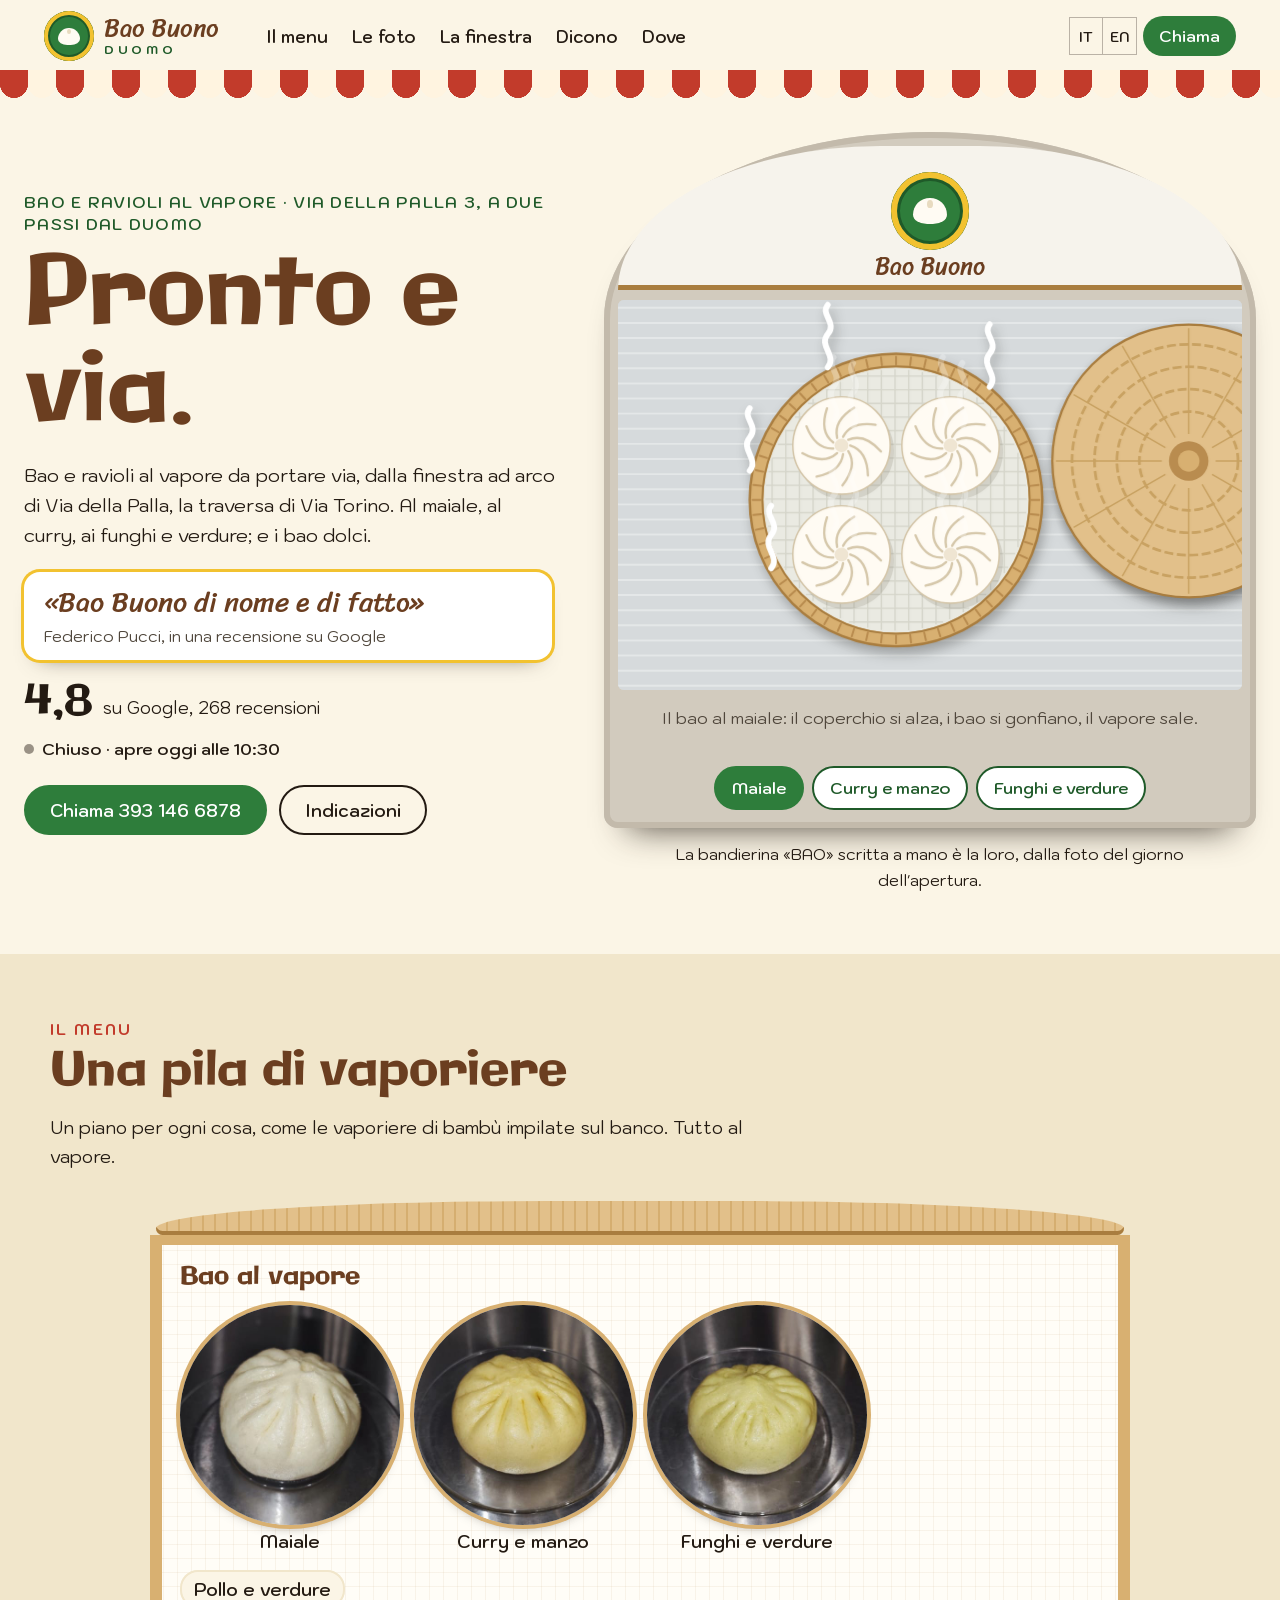
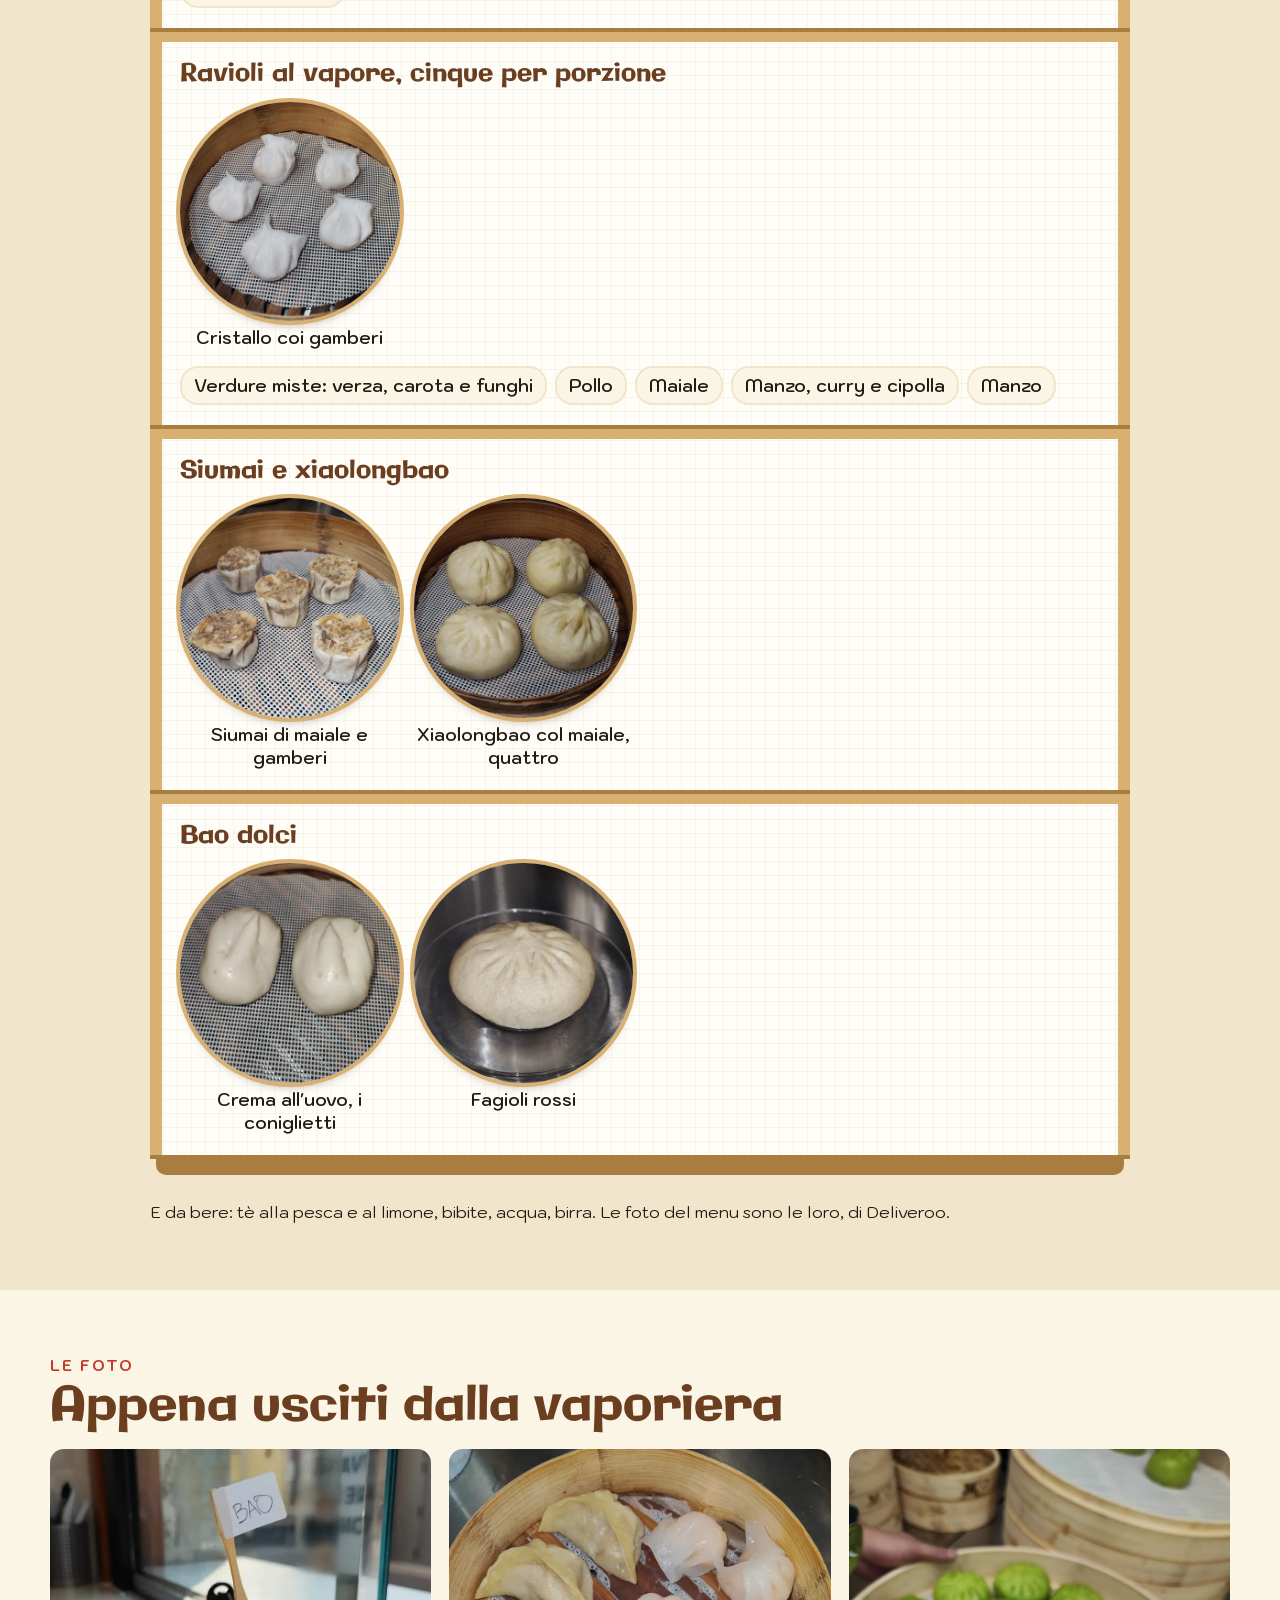
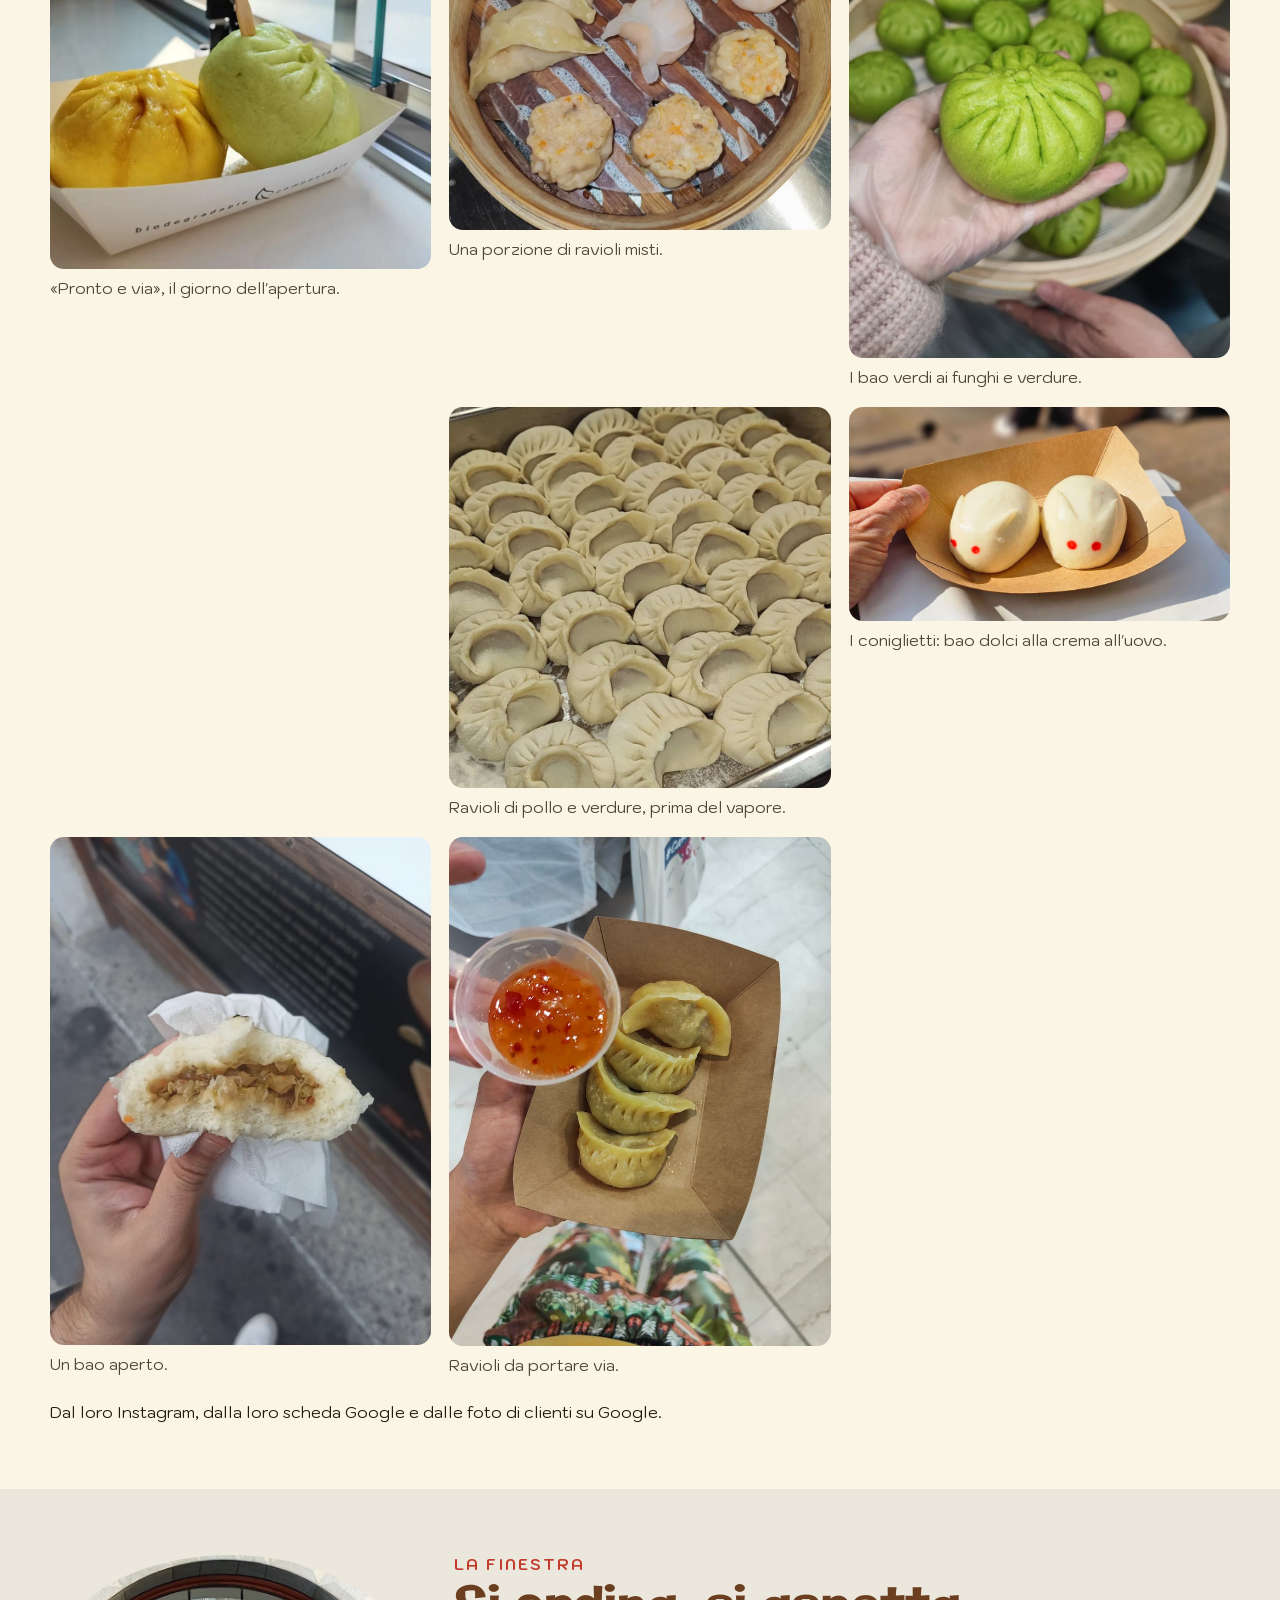
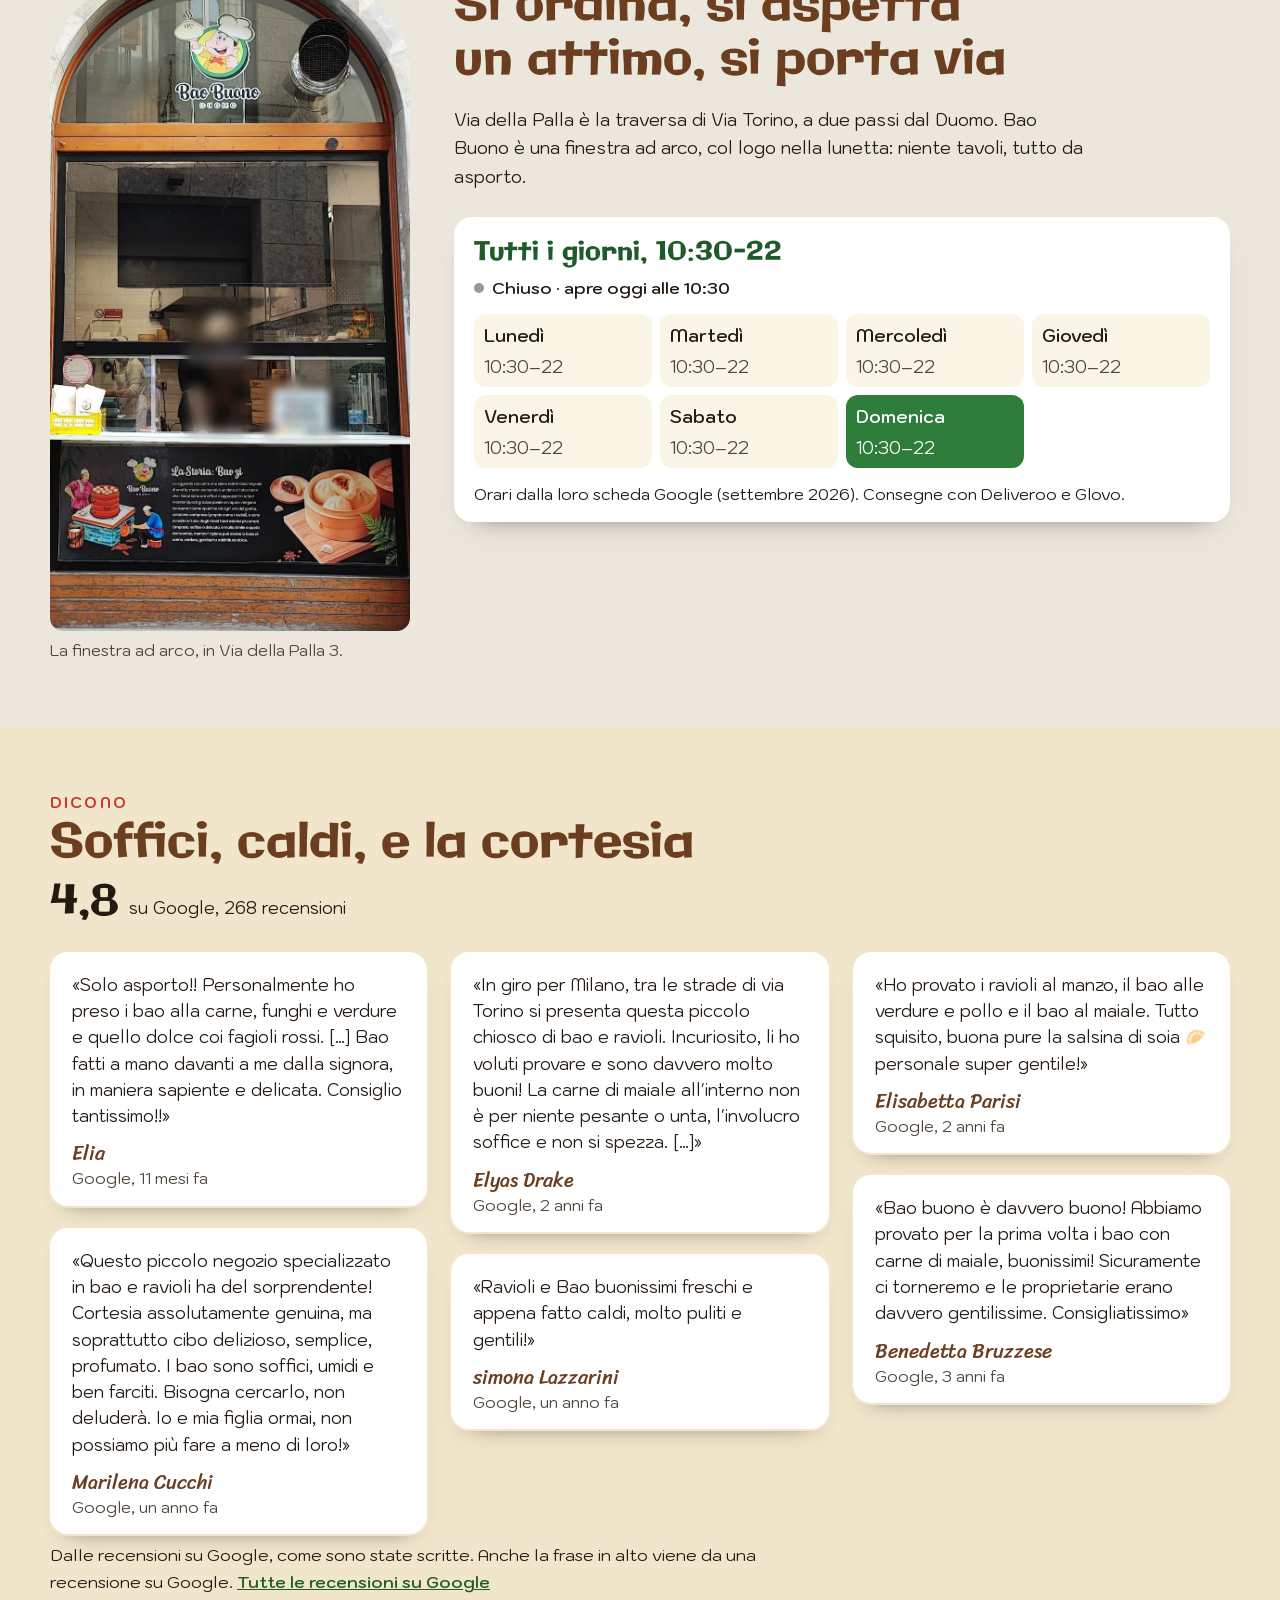
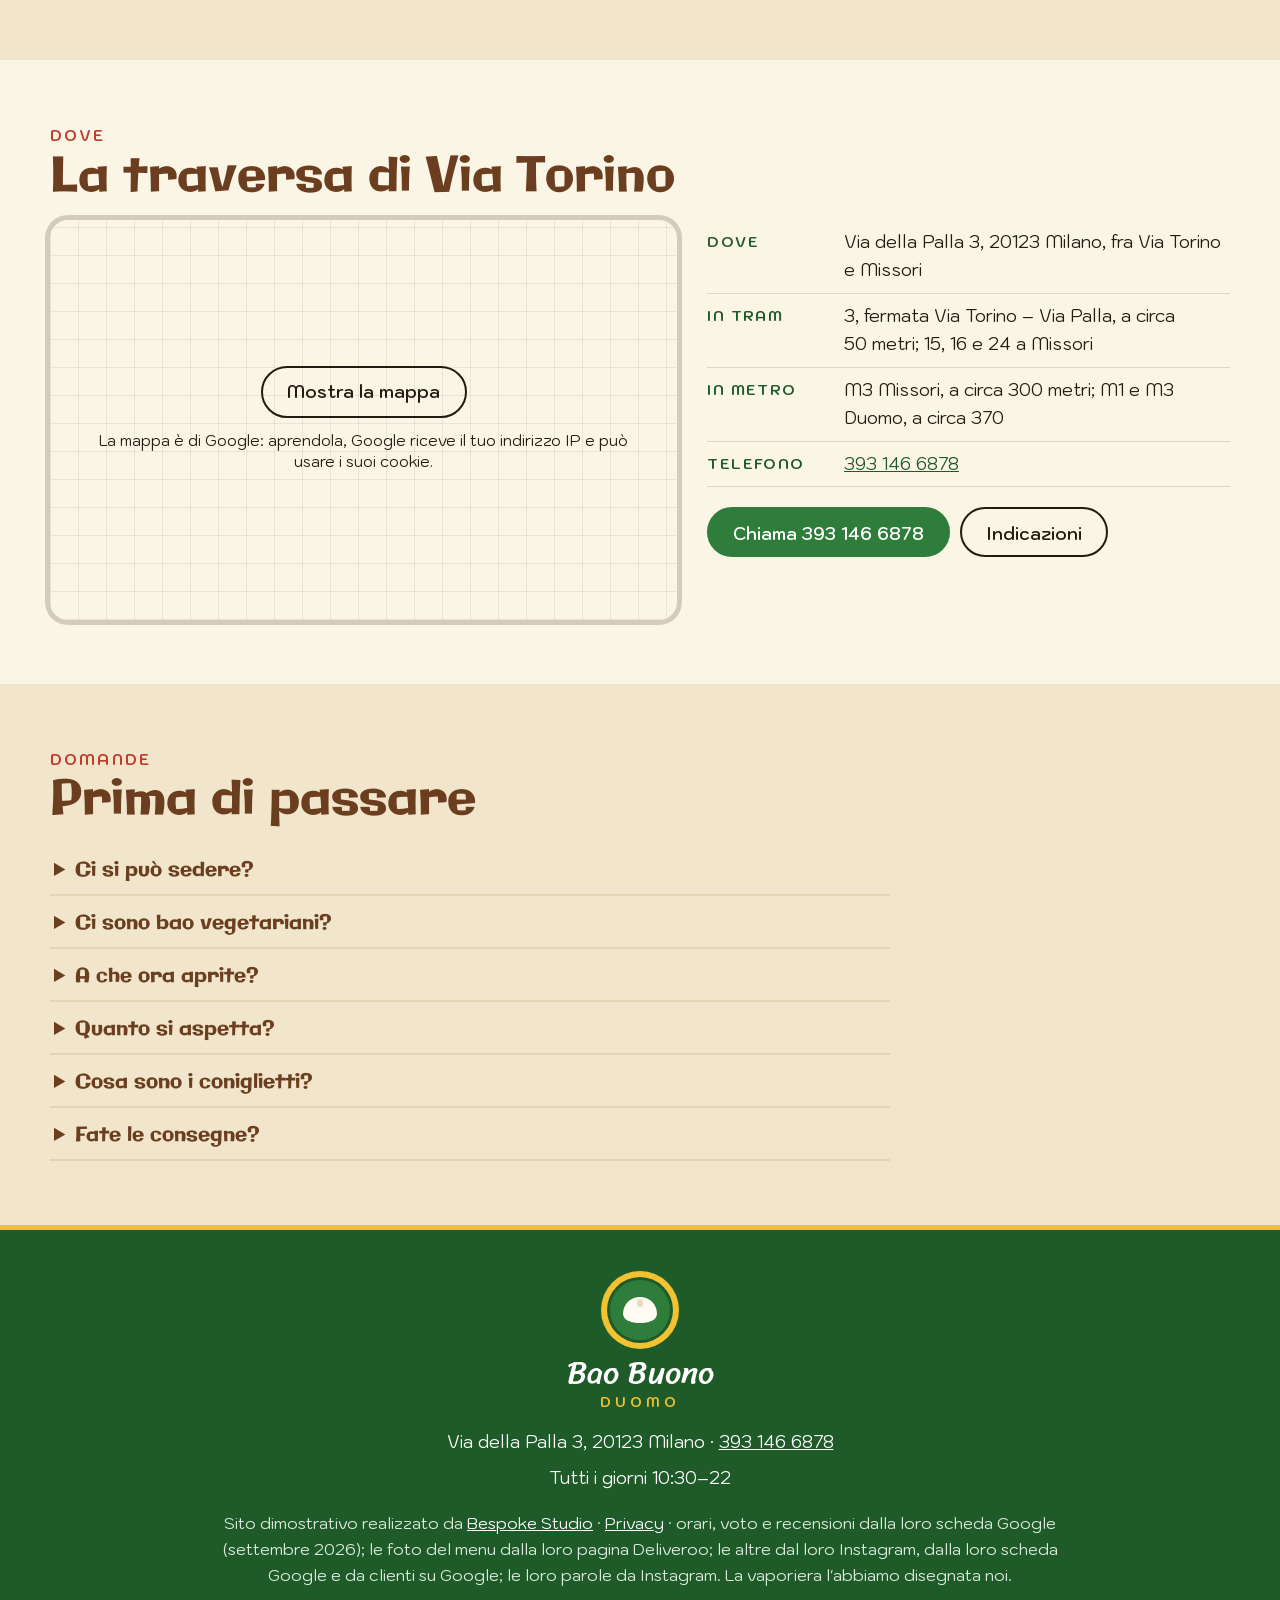
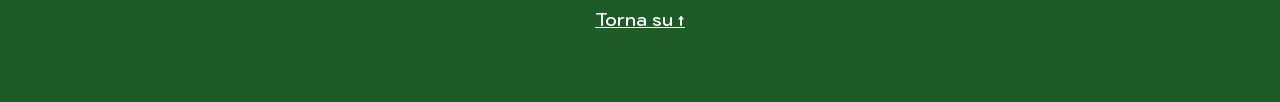
==== commit 4bae21d0: "Privacy e pulizia: caratteri sul sito, mappa al clic, informativa, noindex - caratteri copiati nel s" ====
--- a/index.html
+++ b/index.html
@@ -3,6 +3,7 @@
 <head>
 <meta charset="utf-8">
 <meta name="viewport" content="width=device-width, initial-scale=1">
+<meta name="robots" content="noindex">
 <script>(function(){var r=document.documentElement;r.classList.remove('no-js');
 /* la firma: finché main.js non parte c'è la vaporiera chiusa; se il codice non arriva, dopo 2,5 s c'è quella aperta coi bao */
 try{if(!matchMedia('(prefers-reduced-motion: reduce)').matches){r.classList.add('firma-attesa');window.__attesaVapore=setTimeout(function(){r.classList.remove('firma-attesa')},2500)}}catch(e){}})()</script>
@@ -20,15 +21,54 @@
 <link rel="icon" href="img/favicon.svg" type="image/svg+xml">
 <link rel="icon" href="img/favicon-32.png" sizes="32x32" type="image/png">
 <link rel="apple-touch-icon" href="img/apple-touch-icon.png">
-<link rel="preconnect" href="https://fonts.googleapis.com">
-<link rel="preconnect" href="https://fonts.gstatic.com" crossorigin>
-<link href="https://fonts.googleapis.com/css2?family=Galindo&amp;family=Sriracha&amp;family=Kodchasan:wght@400;500;600;700&amp;display=swap" rel="stylesheet">
+<link rel="stylesheet" href="fonts/fonts.css?v=1">
 <link rel="stylesheet" href="css/styles.css?v=1">
 <script src="https://cdn.jsdelivr.net/npm/gsap@3.12.5/dist/gsap.min.js" defer></script>
 <script src="https://cdn.jsdelivr.net/npm/gsap@3.12.5/dist/ScrollTrigger.min.js" defer></script>
 <script src="js/main.js?v=1" defer></script>
 <script type="application/ld+json">
-{"@context":"https://schema.org","@type":"Restaurant","name":"Bao Buono","description":"Bao e ravioli al vapore da portare via in Via della Palla 3 a Milano, la traversa di Via Torino a due passi dal Duomo: siumai, xiaolongbao, bao dolci.","url":"https://rotenzark.github.io/bao-buono/","image":"https://rotenzark.github.io/bao-buono/img/og.jpg","telephone":"+39 393 146 6878","servesCuisine":["Cinese","Street food"],"address":{"@type":"PostalAddress","streetAddress":"Via della Palla 3","postalCode":"20123","addressLocality":"Milano","addressRegion":"MI","addressCountry":"IT"},"geo":{"@type":"GeoCoordinates","latitude":45.4613807,"longitude":9.1861068},"openingHoursSpecification":[{"@type":"OpeningHoursSpecification","dayOfWeek":["Monday","Tuesday","Wednesday","Thursday","Friday","Saturday","Sunday"],"opens":"10:30","closes":"22:00"}],"aggregateRating":{"@type":"AggregateRating","ratingValue":"4.8","reviewCount":"268","bestRating":"5"}}
+{
+  "@context": "https://schema.org",
+  "@type": "Restaurant",
+  "name": "Bao Buono",
+  "description": "Bao e ravioli al vapore da portare via in Via della Palla 3 a Milano, la traversa di Via Torino a due passi dal Duomo: siumai, xiaolongbao, bao dolci.",
+  "url": "https://rotenzark.github.io/bao-buono/",
+  "image": "https://rotenzark.github.io/bao-buono/img/og.jpg",
+  "telephone": "+39 393 146 6878",
+  "servesCuisine": [
+    "Cinese",
+    "Street food"
+  ],
+  "address": {
+    "@type": "PostalAddress",
+    "streetAddress": "Via della Palla 3",
+    "postalCode": "20123",
+    "addressLocality": "Milano",
+    "addressRegion": "MI",
+    "addressCountry": "IT"
+  },
+  "geo": {
+    "@type": "GeoCoordinates",
+    "latitude": 45.4613807,
+    "longitude": 9.1861068
+  },
+  "openingHoursSpecification": [
+    {
+      "@type": "OpeningHoursSpecification",
+      "dayOfWeek": [
+        "Monday",
+        "Tuesday",
+        "Wednesday",
+        "Thursday",
+        "Friday",
+        "Saturday",
+        "Sunday"
+      ],
+      "opens": "10:30",
+      "closes": "22:00"
+    }
+  ]
+}
 </script>
 <script type="application/ld+json">
 {"@context":"https://schema.org","@type":"FAQPage","mainEntity":[
@@ -89,7 +129,7 @@
       <h1 id="titolo" class="titolo" data-i18n="h.titolo">Pronto e via.</h1>
       <p class="apertura__frase" data-i18n="h.testo">Bao e ravioli al vapore da portare via, dalla finestra ad arco di Via della Palla, la traversa di Via Torino. Al maiale, al curry, ai funghi e verdure; e i bao dolci.</p>
       <blockquote class="citazione">
-        <p>«Bao Buono di nome e di fatto»</p>
+        <p lang="it">«Bao Buono di nome e di fatto»</p>
         <footer data-i18n="h.chi">Federico Pucci, in una recensione su Google</footer>
       </blockquote>
       <p class="voto"><b class="voto__n">4,8</b> <span class="voto__su" data-i18n="h.google">su Google, 268 recensioni</span></p>
@@ -250,12 +290,12 @@
     <h2 id="diconoT" class="capitolo__titolo" data-i18n="d.titolo">Soffici, caldi, e la cortesia</h2>
     <p class="voto voto--sezione"><b class="voto__n">4,8</b> <span class="voto__su" data-i18n="d.google">su Google, 268 recensioni</span></p>
     <ul class="recensioni">
-      <li class="recensione reveal"><p class="recensione__testo">«Solo asporto!! Personalmente ho preso i bao alla carne, funghi e verdure e quello dolce coi fagioli rossi. […] Bao fatti a mano davanti a me dalla signora, in maniera sapiente e delicata. Consiglio tantissimo!!»</p><p class="recensione__chi"><b>Elia</b> <span data-i18n="d.g11m">Google, 11 mesi fa</span></p></li>
-      <li class="recensione reveal"><p class="recensione__testo">«Questo piccolo negozio specializzato in bao e ravioli ha del sorprendente! Cortesia assolutamente genuina, ma soprattutto cibo delizioso, semplice, profumato. I bao sono soffici, umidi e ben farciti. Bisogna cercarlo, non deluderà. Io e mia figlia ormai, non possiamo più fare a meno di loro!»</p><p class="recensione__chi"><b>Marilena Cucchi</b> <span data-i18n="d.g1a">Google, un anno fa</span></p></li>
-      <li class="recensione reveal"><p class="recensione__testo">«In giro per Milano, tra le strade di via Torino si presenta questa piccolo chiosco di bao e ravioli. Incuriosito, li ho voluti provare e sono davvero molto buoni! La carne di maiale all'interno non è per niente pesante o unta, l'involucro soffice e non si spezza. […]»</p><p class="recensione__chi"><b>Elyas Drake</b> <span data-i18n="d.g2a">Google, 2 anni fa</span></p></li>
+      <li class="recensione reveal"><p lang="it" class="recensione__testo">«Solo asporto!! Personalmente ho preso i bao alla carne, funghi e verdure e quello dolce coi fagioli rossi. […] Bao fatti a mano davanti a me dalla signora, in maniera sapiente e delicata. Consiglio tantissimo!!»</p><p class="recensione__chi"><b>Elia</b> <span data-i18n="d.g11m">Google, 11 mesi fa</span></p></li>
+      <li class="recensione reveal"><p lang="it" class="recensione__testo">«Questo piccolo negozio specializzato in bao e ravioli ha del sorprendente! Cortesia assolutamente genuina, ma soprattutto cibo delizioso, semplice, profumato. I bao sono soffici, umidi e ben farciti. Bisogna cercarlo, non deluderà. Io e mia figlia ormai, non possiamo più fare a meno di loro!»</p><p class="recensione__chi"><b>Marilena Cucchi</b> <span data-i18n="d.g1a">Google, un anno fa</span></p></li>
+      <li class="recensione reveal"><p lang="it" class="recensione__testo">«In giro per Milano, tra le strade di via Torino si presenta questa piccolo chiosco di bao e ravioli. Incuriosito, li ho voluti provare e sono davvero molto buoni! La carne di maiale all'interno non è per niente pesante o unta, l'involucro soffice e non si spezza. […]»</p><p class="recensione__chi"><b>Elyas Drake</b> <span data-i18n="d.g2a">Google, 2 anni fa</span></p></li>
       <li class="recensione reveal"><p class="recensione__testo">«Ravioli e Bao buonissimi freschi e appena fatto caldi, molto puliti e gentili!»</p><p class="recensione__chi"><b>simona Lazzarini</b> <span data-i18n="d.g1a">Google, un anno fa</span></p></li>
-      <li class="recensione reveal"><p class="recensione__testo">«Ho provato i ravioli al manzo, il bao alle verdure e pollo e il bao al maiale. Tutto squisito, buona pure la salsina di soia 🥟 personale super gentile!»</p><p class="recensione__chi"><b>Elisabetta Parisi</b> <span data-i18n="d.g2a">Google, 2 anni fa</span></p></li>
-      <li class="recensione reveal"><p class="recensione__testo">«Bao buono è davvero buono! Abbiamo provato per la prima volta i bao con carne di maiale, buonissimi! Sicuramente ci torneremo e le proprietarie erano davvero gentilissime. Consigliatissimo»</p><p class="recensione__chi"><b>Benedetta Bruzzese</b> <span data-i18n="d.g3a">Google, 3 anni fa</span></p></li>
+      <li class="recensione reveal"><p lang="it" class="recensione__testo">«Ho provato i ravioli al manzo, il bao alle verdure e pollo e il bao al maiale. Tutto squisito, buona pure la salsina di soia 🥟 personale super gentile!»</p><p class="recensione__chi"><b>Elisabetta Parisi</b> <span data-i18n="d.g2a">Google, 2 anni fa</span></p></li>
+      <li class="recensione reveal"><p lang="it" class="recensione__testo">«Bao buono è davvero buono! Abbiamo provato per la prima volta i bao con carne di maiale, buonissimi! Sicuramente ci torneremo e le proprietarie erano davvero gentilissime. Consigliatissimo»</p><p class="recensione__chi"><b>Benedetta Bruzzese</b> <span data-i18n="d.g3a">Google, 3 anni fa</span></p></li>
     </ul>
     <p class="dicono__nota"><span data-i18n="d.nota">Dalle recensioni su Google, come sono state scritte. Anche la frase in alto viene da una recensione su Google.</span> <a href="https://www.google.com/maps/search/?api=1&amp;query=Bao+Buono%2C+Via+della+Palla+3%2C+20123+Milano" target="_blank" rel="noopener" data-i18n="d.tutte">Tutte le recensioni su Google</a></p>
   </section>
@@ -266,7 +306,7 @@
     <h2 id="doveT" class="capitolo__titolo" data-i18n="w.titolo">La traversa di Via Torino</h2>
     <div class="dove">
       <div class="cartina reveal">
-        <iframe title="Mappa: Bao Buono, Via della Palla 3, Milano" data-i18n-title="w.mappa" src="https://maps.google.com/maps?q=Bao%20Buono%2C%20Via%20della%20Palla%203%2C%2020123%20Milano&amp;z=16&amp;output=embed" width="600" height="400" loading="lazy" referrerpolicy="no-referrer-when-downgrade"></iframe>
+        <div class="mappa-clic" data-mappa-clic style="--mappa-h: 400px"><template><iframe title="Mappa: Bao Buono, Via della Palla 3, Milano" data-i18n-title="w.mappa" src="https://maps.google.com/maps?q=Bao%20Buono%2C%20Via%20della%20Palla%203%2C%2020123%20Milano&amp;z=16&amp;output=embed" width="600" height="400" loading="lazy" referrerpolicy="no-referrer-when-downgrade"></iframe></template><div class="mappa-clic__velo"><a class="mappa-clic__btn" href="https://www.google.com/maps/dir/?api=1&amp;destination=Bao+Buono%2C+Via+della+Palla+3%2C+20123+Milano" target="_blank" rel="noopener">Mostra la mappa</a><p class="mappa-clic__nota">La mappa è di Google: aprendola, Google riceve il tuo indirizzo IP e può usare i suoi cookie.</p></div></div>
       </div>
       <div>
         <dl class="indirizzo">
@@ -301,7 +341,7 @@
     <p class="piede__marchio" aria-hidden="true"><span class="marchio__tondo marchio__tondo--grande"><span class="marchio__bao"></span></span><span class="piede__nome">Bao Buono</span><span class="piede__duomo">DUOMO</span></p>
     <p class="piede__dove">Via della Palla 3, 20123 Milano · <a href="tel:+393931466878" class="intero">393 146 6878</a></p>
     <p class="piede__orario" data-i18n="f2.orario">Tutti i giorni 10:30–22</p>
-    <p class="piede__cred" data-i18n="f2.cred">Sito dimostrativo realizzato da <a href="https://bespokestud.io" rel="noopener">Bespoke Studio</a> · orari, voto e recensioni dalla loro scheda Google (settembre 2026); le foto del menu dalla loro pagina Deliveroo; le altre dal loro Instagram, dalla loro scheda Google e da clienti su Google; le loro parole da Instagram. La vaporiera l'abbiamo disegnata noi.</p>
+    <p class="piede__cred" data-i18n="f2.cred">Sito dimostrativo realizzato da <a href="https://bespokestud.io" rel="noopener">Bespoke Studio</a> · <a href="privacy.html">Privacy</a> · orari, voto e recensioni dalla loro scheda Google (settembre 2026); le foto del menu dalla loro pagina Deliveroo; le altre dal loro Instagram, dalla loro scheda Google e da clienti su Google; le loro parole da Instagram. La vaporiera l'abbiamo disegnata noi.</p>
     <p><a class="piede__su" href="#inizio" data-i18n="f2.su">Torna su ↑</a></p>
   </div>
 </footer>
@@ -316,5 +356,6 @@
   <img id="lightboxImg" src="" alt="">
 </div>
 
+<script src="js/mappa-clic.js?v=1" defer></script>
 </body>
 </html>
--- a/fonts/fonts.css
+++ b/fonts/fonts.css
@@ -0,0 +1,199 @@
+/* Caratteri ospitati sul sito: nessuna richiesta a Google Fonts o Fontshare (giro privacy 1/10/2026). Licenze in LICENSE.txt. */
+/* latin-ext */
+@font-face {
+  font-family: 'Galindo';
+  font-style: normal;
+  font-weight: 400;
+  font-display: swap;
+  src: url(galindo-v26-HI_KiYMeLqVKqwyuc5joR6-d.woff2) format('woff2');
+  unicode-range: U+0100-02BA, U+02BD-02C5, U+02C7-02CC, U+02CE-02D7, U+02DD-02FF, U+0304, U+0308, U+0329, U+1D00-1DBF, U+1E00-1E9F, U+1EF2-1EFF, U+2020, U+20A0-20AB, U+20AD-20C0, U+2113, U+2C60-2C7F, U+A720-A7FF;
+}
+/* latin */
+@font-face {
+  font-family: 'Galindo';
+  font-style: normal;
+  font-weight: 400;
+  font-display: swap;
+  src: url(galindo-v26-HI_KiYMeLqVKqwyuc5boRw.woff2) format('woff2');
+  unicode-range: U+0000-00FF, U+0131, U+0152-0153, U+02BB-02BC, U+02C6, U+02DA, U+02DC, U+0304, U+0308, U+0329, U+2000-206F, U+20AC, U+2122, U+2191, U+2193, U+2212, U+2215, U+FEFF, U+FFFD;
+}
+/* thai */
+@font-face {
+  font-family: 'Kodchasan';
+  font-style: normal;
+  font-weight: 400;
+  font-display: swap;
+  src: url(kodchasan-v20-1cXxaUPOAJv9sG4I-DJWnHGFucE.woff2) format('woff2');
+  unicode-range: U+02D7, U+0303, U+0331, U+0E01-0E5B, U+200C-200D, U+25CC;
+}
+/* vietnamese */
+@font-face {
+  font-family: 'Kodchasan';
+  font-style: normal;
+  font-weight: 400;
+  font-display: swap;
+  src: url(kodchasan-v20-1cXxaUPOAJv9sG4I-DJWh3GFucE.woff2) format('woff2');
+  unicode-range: U+0102-0103, U+0110-0111, U+0128-0129, U+0168-0169, U+01A0-01A1, U+01AF-01B0, U+0300-0301, U+0303-0304, U+0308-0309, U+0323, U+0329, U+1EA0-1EF9, U+20AB;
+}
+/* latin-ext */
+@font-face {
+  font-family: 'Kodchasan';
+  font-style: normal;
+  font-weight: 400;
+  font-display: swap;
+  src: url(kodchasan-v20-1cXxaUPOAJv9sG4I-DJWhnGFucE.woff2) format('woff2');
+  unicode-range: U+0100-02BA, U+02BD-02C5, U+02C7-02CC, U+02CE-02D7, U+02DD-02FF, U+0304, U+0308, U+0329, U+1D00-1DBF, U+1E00-1E9F, U+1EF2-1EFF, U+2020, U+20A0-20AB, U+20AD-20C0, U+2113, U+2C60-2C7F, U+A720-A7FF;
+}
+/* latin */
+@font-face {
+  font-family: 'Kodchasan';
+  font-style: normal;
+  font-weight: 400;
+  font-display: swap;
+  src: url(kodchasan-v20-1cXxaUPOAJv9sG4I-DJWiHGF.woff2) format('woff2');
+  unicode-range: U+0000-00FF, U+0131, U+0152-0153, U+02BB-02BC, U+02C6, U+02DA, U+02DC, U+0304, U+0308, U+0329, U+2000-206F, U+20AC, U+2122, U+2191, U+2193, U+2212, U+2215, U+FEFF, U+FFFD;
+}
+/* thai */
+@font-face {
+  font-family: 'Kodchasan';
+  font-style: normal;
+  font-weight: 500;
+  font-display: swap;
+  src: url(kodchasan-v20-1cX0aUPOAJv9sG4I-DJee1KQkuCp7eM.woff2) format('woff2');
+  unicode-range: U+02D7, U+0303, U+0331, U+0E01-0E5B, U+200C-200D, U+25CC;
+}
+/* vietnamese */
+@font-face {
+  font-family: 'Kodchasan';
+  font-style: normal;
+  font-weight: 500;
+  font-display: swap;
+  src: url(kodchasan-v20-1cX0aUPOAJv9sG4I-DJee1KQieCp7eM.woff2) format('woff2');
+  unicode-range: U+0102-0103, U+0110-0111, U+0128-0129, U+0168-0169, U+01A0-01A1, U+01AF-01B0, U+0300-0301, U+0303-0304, U+0308-0309, U+0323, U+0329, U+1EA0-1EF9, U+20AB;
+}
+/* latin-ext */
+@font-face {
+  font-family: 'Kodchasan';
+  font-style: normal;
+  font-weight: 500;
+  font-display: swap;
+  src: url(kodchasan-v20-1cX0aUPOAJv9sG4I-DJee1KQiOCp7eM.woff2) format('woff2');
+  unicode-range: U+0100-02BA, U+02BD-02C5, U+02C7-02CC, U+02CE-02D7, U+02DD-02FF, U+0304, U+0308, U+0329, U+1D00-1DBF, U+1E00-1E9F, U+1EF2-1EFF, U+2020, U+20A0-20AB, U+20AD-20C0, U+2113, U+2C60-2C7F, U+A720-A7FF;
+}
+/* latin */
+@font-face {
+  font-family: 'Kodchasan';
+  font-style: normal;
+  font-weight: 500;
+  font-display: swap;
+  src: url(kodchasan-v20-1cX0aUPOAJv9sG4I-DJee1KQhuCp.woff2) format('woff2');
+  unicode-range: U+0000-00FF, U+0131, U+0152-0153, U+02BB-02BC, U+02C6, U+02DA, U+02DC, U+0304, U+0308, U+0329, U+2000-206F, U+20AC, U+2122, U+2191, U+2193, U+2212, U+2215, U+FEFF, U+FFFD;
+}
+/* thai */
+@font-face {
+  font-family: 'Kodchasan';
+  font-style: normal;
+  font-weight: 600;
+  font-display: swap;
+  src: url(kodchasan-v20-1cX0aUPOAJv9sG4I-DJeV1WQkuCp7eM.woff2) format('woff2');
+  unicode-range: U+02D7, U+0303, U+0331, U+0E01-0E5B, U+200C-200D, U+25CC;
+}
+/* vietnamese */
+@font-face {
+  font-family: 'Kodchasan';
+  font-style: normal;
+  font-weight: 600;
+  font-display: swap;
+  src: url(kodchasan-v20-1cX0aUPOAJv9sG4I-DJeV1WQieCp7eM.woff2) format('woff2');
+  unicode-range: U+0102-0103, U+0110-0111, U+0128-0129, U+0168-0169, U+01A0-01A1, U+01AF-01B0, U+0300-0301, U+0303-0304, U+0308-0309, U+0323, U+0329, U+1EA0-1EF9, U+20AB;
+}
+/* latin-ext */
+@font-face {
+  font-family: 'Kodchasan';
+  font-style: normal;
+  font-weight: 600;
+  font-display: swap;
+  src: url(kodchasan-v20-1cX0aUPOAJv9sG4I-DJeV1WQiOCp7eM.woff2) format('woff2');
+  unicode-range: U+0100-02BA, U+02BD-02C5, U+02C7-02CC, U+02CE-02D7, U+02DD-02FF, U+0304, U+0308, U+0329, U+1D00-1DBF, U+1E00-1E9F, U+1EF2-1EFF, U+2020, U+20A0-20AB, U+20AD-20C0, U+2113, U+2C60-2C7F, U+A720-A7FF;
+}
+/* latin */
+@font-face {
+  font-family: 'Kodchasan';
+  font-style: normal;
+  font-weight: 600;
+  font-display: swap;
+  src: url(kodchasan-v20-1cX0aUPOAJv9sG4I-DJeV1WQhuCp.woff2) format('woff2');
+  unicode-range: U+0000-00FF, U+0131, U+0152-0153, U+02BB-02BC, U+02C6, U+02DA, U+02DC, U+0304, U+0308, U+0329, U+2000-206F, U+20AC, U+2122, U+2191, U+2193, U+2212, U+2215, U+FEFF, U+FFFD;
+}
+/* thai */
+@font-face {
+  font-family: 'Kodchasan';
+  font-style: normal;
+  font-weight: 700;
+  font-display: swap;
+  src: url(kodchasan-v20-1cX0aUPOAJv9sG4I-DJeM1SQkuCp7eM.woff2) format('woff2');
+  unicode-range: U+02D7, U+0303, U+0331, U+0E01-0E5B, U+200C-200D, U+25CC;
+}
+/* vietnamese */
+@font-face {
+  font-family: 'Kodchasan';
+  font-style: normal;
+  font-weight: 700;
+  font-display: swap;
+  src: url(kodchasan-v20-1cX0aUPOAJv9sG4I-DJeM1SQieCp7eM.woff2) format('woff2');
+  unicode-range: U+0102-0103, U+0110-0111, U+0128-0129, U+0168-0169, U+01A0-01A1, U+01AF-01B0, U+0300-0301, U+0303-0304, U+0308-0309, U+0323, U+0329, U+1EA0-1EF9, U+20AB;
+}
+/* latin-ext */
+@font-face {
+  font-family: 'Kodchasan';
+  font-style: normal;
+  font-weight: 700;
+  font-display: swap;
+  src: url(kodchasan-v20-1cX0aUPOAJv9sG4I-DJeM1SQiOCp7eM.woff2) format('woff2');
+  unicode-range: U+0100-02BA, U+02BD-02C5, U+02C7-02CC, U+02CE-02D7, U+02DD-02FF, U+0304, U+0308, U+0329, U+1D00-1DBF, U+1E00-1E9F, U+1EF2-1EFF, U+2020, U+20A0-20AB, U+20AD-20C0, U+2113, U+2C60-2C7F, U+A720-A7FF;
+}
+/* latin */
+@font-face {
+  font-family: 'Kodchasan';
+  font-style: normal;
+  font-weight: 700;
+  font-display: swap;
+  src: url(kodchasan-v20-1cX0aUPOAJv9sG4I-DJeM1SQhuCp.woff2) format('woff2');
+  unicode-range: U+0000-00FF, U+0131, U+0152-0153, U+02BB-02BC, U+02C6, U+02DA, U+02DC, U+0304, U+0308, U+0329, U+2000-206F, U+20AC, U+2122, U+2191, U+2193, U+2212, U+2215, U+FEFF, U+FFFD;
+}
+/* thai */
+@font-face {
+  font-family: 'Sriracha';
+  font-style: normal;
+  font-weight: 400;
+  font-display: swap;
+  src: url(sriracha-v16-0nkrC9D4IuYBgWcI9NbLTwHSoQ.woff2) format('woff2');
+  unicode-range: U+02D7, U+0303, U+0331, U+0E01-0E5B, U+200C-200D, U+25CC;
+}
+/* vietnamese */
+@font-face {
+  font-family: 'Sriracha';
+  font-style: normal;
+  font-weight: 400;
+  font-display: swap;
+  src: url(sriracha-v16-0nkrC9D4IuYBgWcI9NbQTwHSoQ.woff2) format('woff2');
+  unicode-range: U+0102-0103, U+0110-0111, U+0128-0129, U+0168-0169, U+01A0-01A1, U+01AF-01B0, U+0300-0301, U+0303-0304, U+0308-0309, U+0323, U+0329, U+1EA0-1EF9, U+20AB;
+}
+/* latin-ext */
+@font-face {
+  font-family: 'Sriracha';
+  font-style: normal;
+  font-weight: 400;
+  font-display: swap;
+  src: url(sriracha-v16-0nkrC9D4IuYBgWcI9NbRTwHSoQ.woff2) format('woff2');
+  unicode-range: U+0100-02BA, U+02BD-02C5, U+02C7-02CC, U+02CE-02D7, U+02DD-02FF, U+0304, U+0308, U+0329, U+1D00-1DBF, U+1E00-1E9F, U+1EF2-1EFF, U+2020, U+20A0-20AB, U+20AD-20C0, U+2113, U+2C60-2C7F, U+A720-A7FF;
+}
+/* latin */
+@font-face {
+  font-family: 'Sriracha';
+  font-style: normal;
+  font-weight: 400;
+  font-display: swap;
+  src: url(sriracha-v16-0nkrC9D4IuYBgWcI9NbfTwE.woff2) format('woff2');
+  unicode-range: U+0000-00FF, U+0131, U+0152-0153, U+02BB-02BC, U+02C6, U+02DA, U+02DC, U+0304, U+0308, U+0329, U+2000-206F, U+20AC, U+2122, U+2191, U+2193, U+2212, U+2215, U+FEFF, U+FFFD;
+}
--- a/css/styles.css
+++ b/css/styles.css
@@ -289,3 +289,12 @@
 .firma-attesa .bao[data-m="0"] { transform: translate(285px, 205px) scale(0.94) translate(-285px, -205px); }
 .firma-attesa .vapore[data-m="0"], .firma-attesa .bandierina[data-m="0"] { opacity: 0; }
 /*/VAPORE*/
+
+/*MAPPACLIC*/
+/* la mappa Google si carica solo al clic (giro privacy 1/10/2026) */
+.mappa-clic { display: flex; align-items: center; justify-content: center; width: 100%; height: 100%; min-height: var(--mappa-h, 320px); box-sizing: border-box; padding: 24px; text-align: center; background: repeating-linear-gradient(0deg, rgba(127, 127, 127, 0.14) 0 1px, transparent 1px 28px), repeating-linear-gradient(90deg, rgba(127, 127, 127, 0.14) 0 1px, transparent 1px 28px); }
+.mappa-clic__velo { display: flex; flex-direction: column; align-items: center; gap: 12px; max-width: 32em; }
+.mappa-clic__btn { display: inline-block; padding: 0.75em 1.4em; border: 2px solid currentColor; border-radius: 999px; color: inherit; font: inherit; font-weight: 600; line-height: 1.2; text-decoration: none; background: transparent; cursor: pointer; }
+.mappa-clic__btn:hover, .mappa-clic__btn:focus-visible { text-decoration: underline; }
+.mappa-clic__nota { margin: 0; font-size: 0.85em; line-height: 1.45; }
+/*/MAPPACLIC*/
